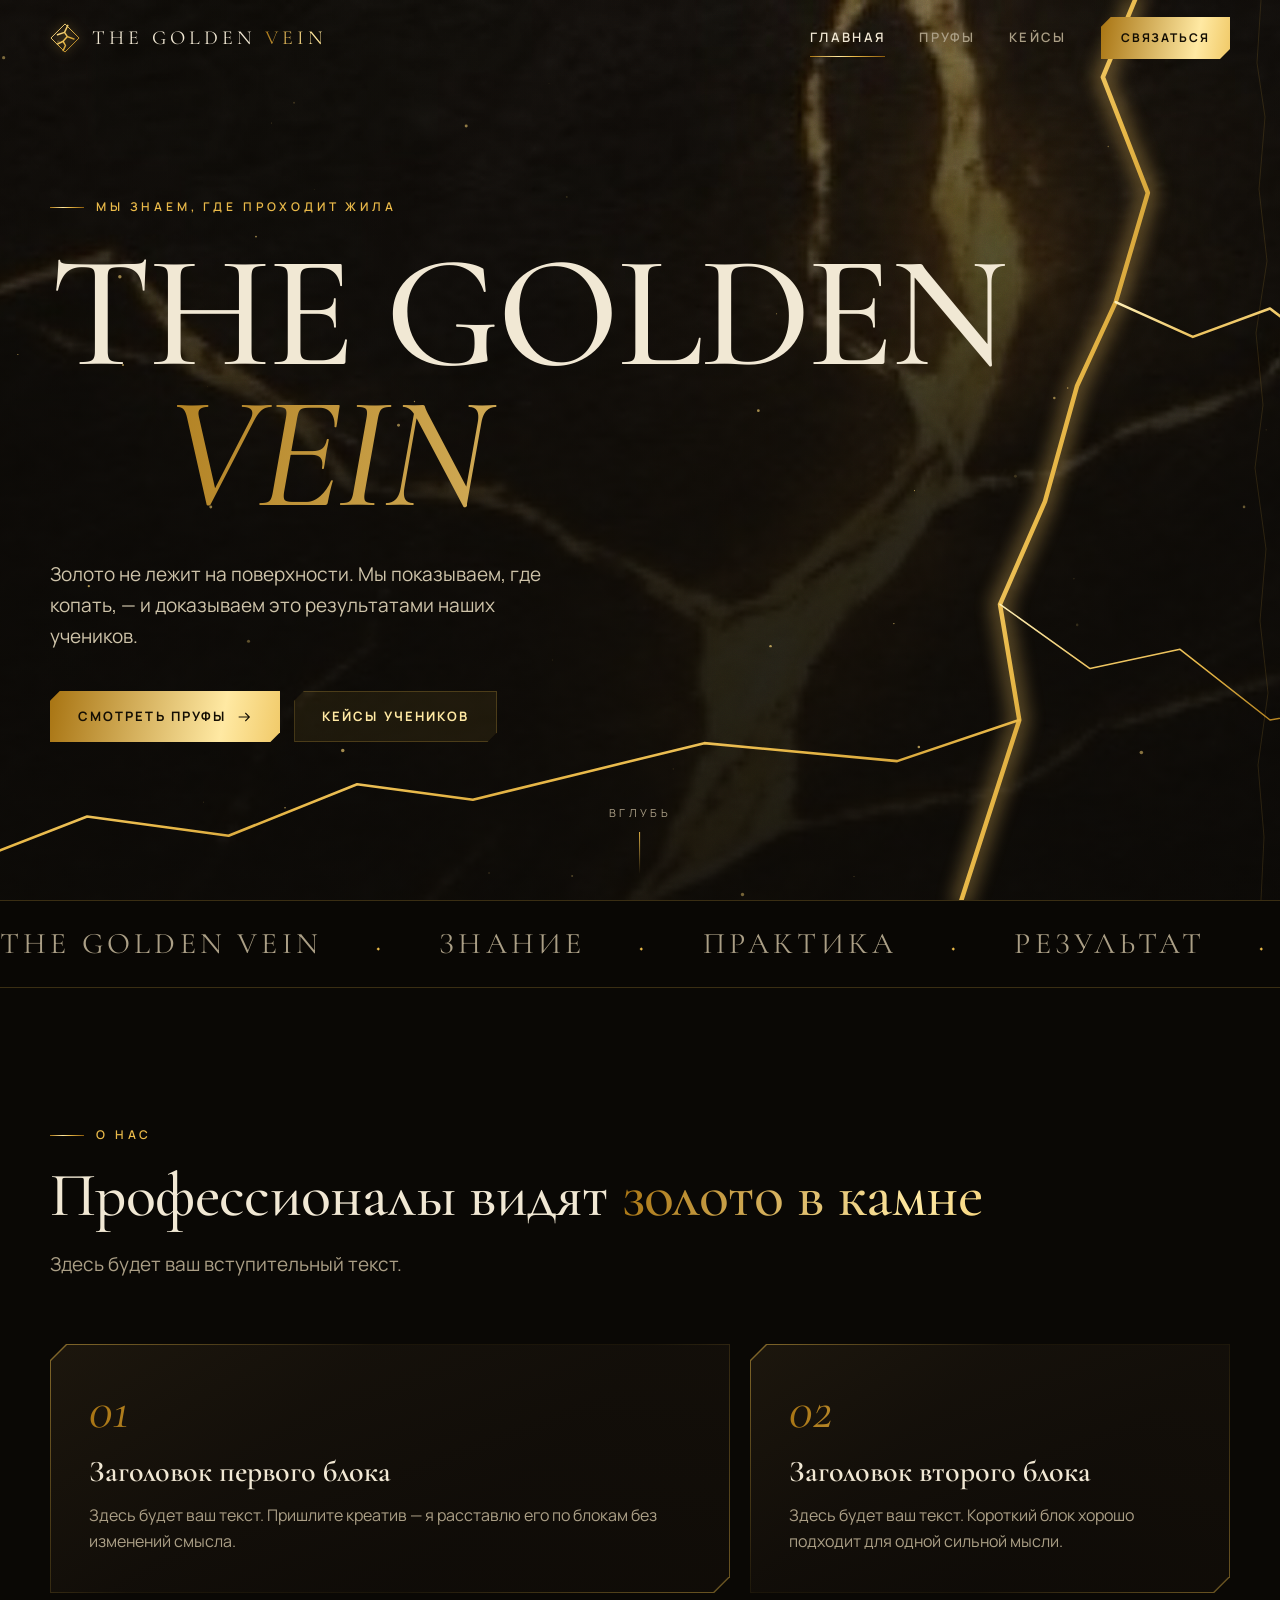
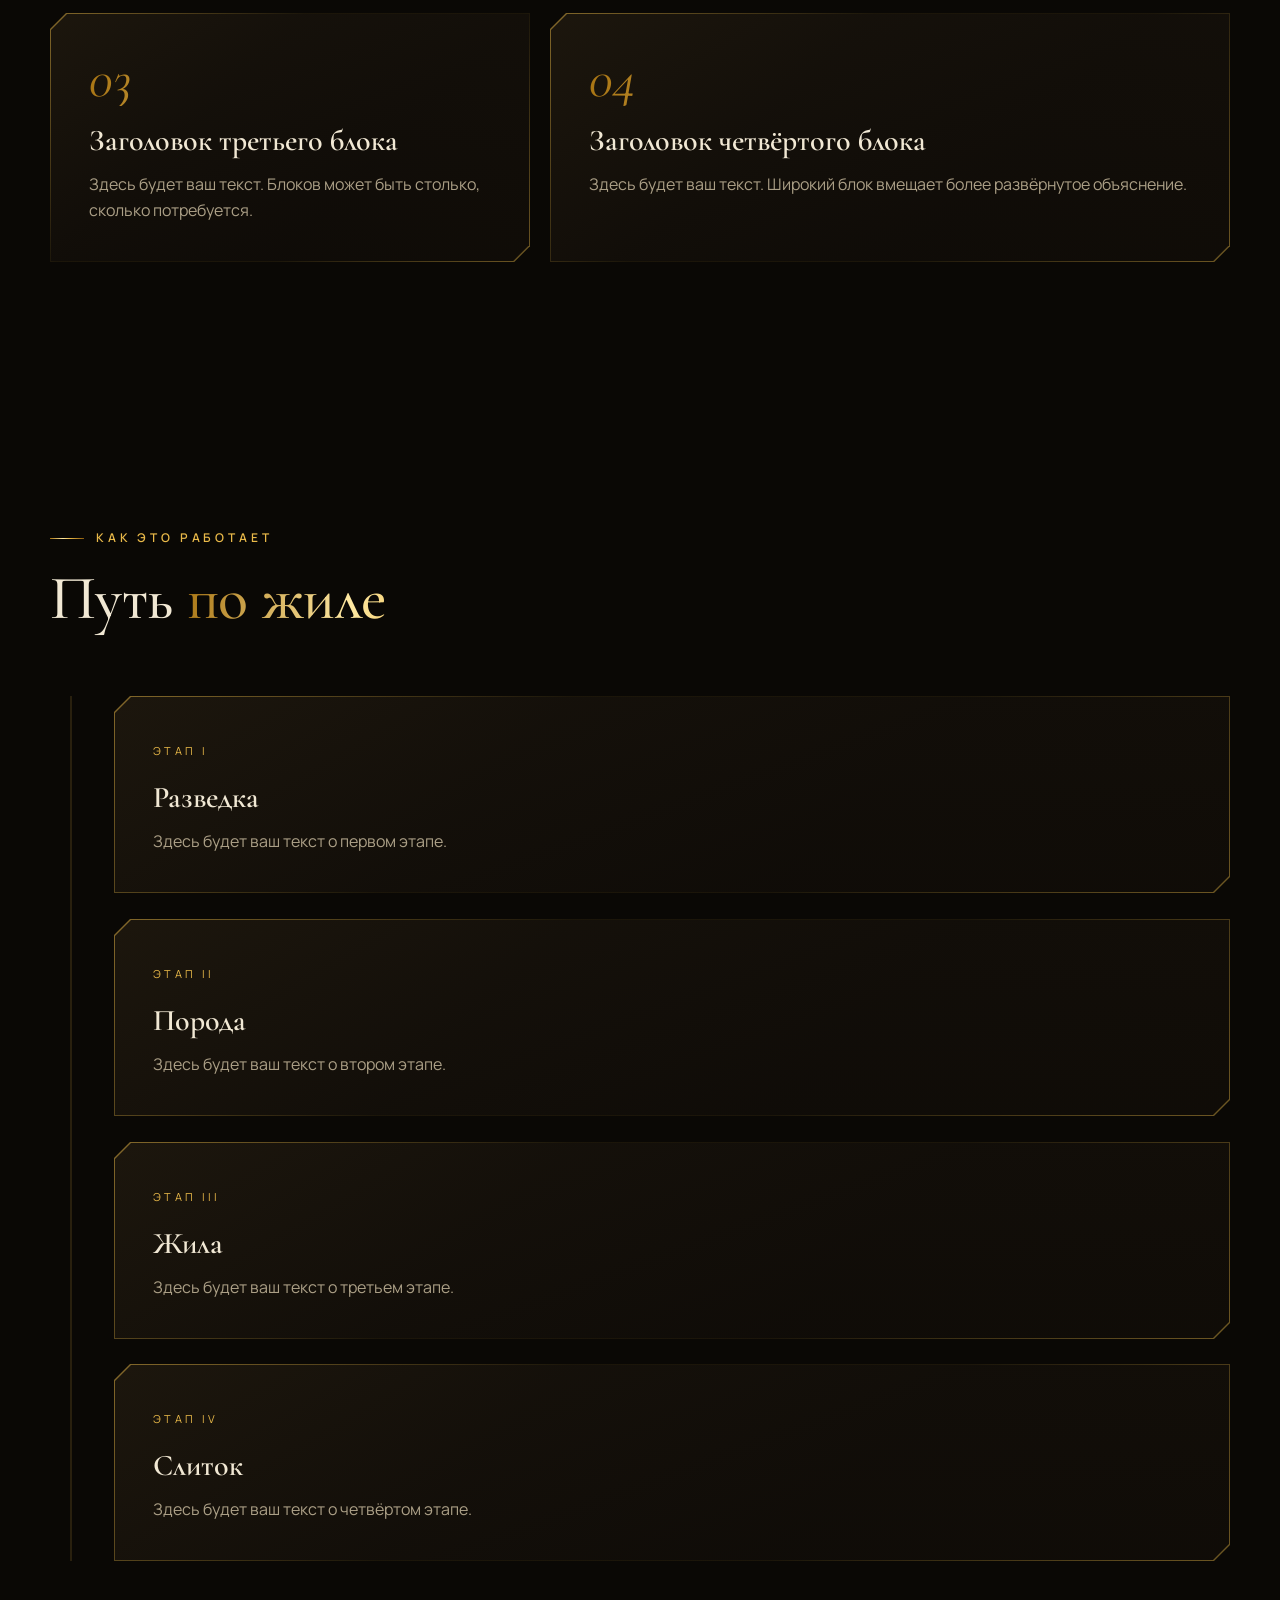
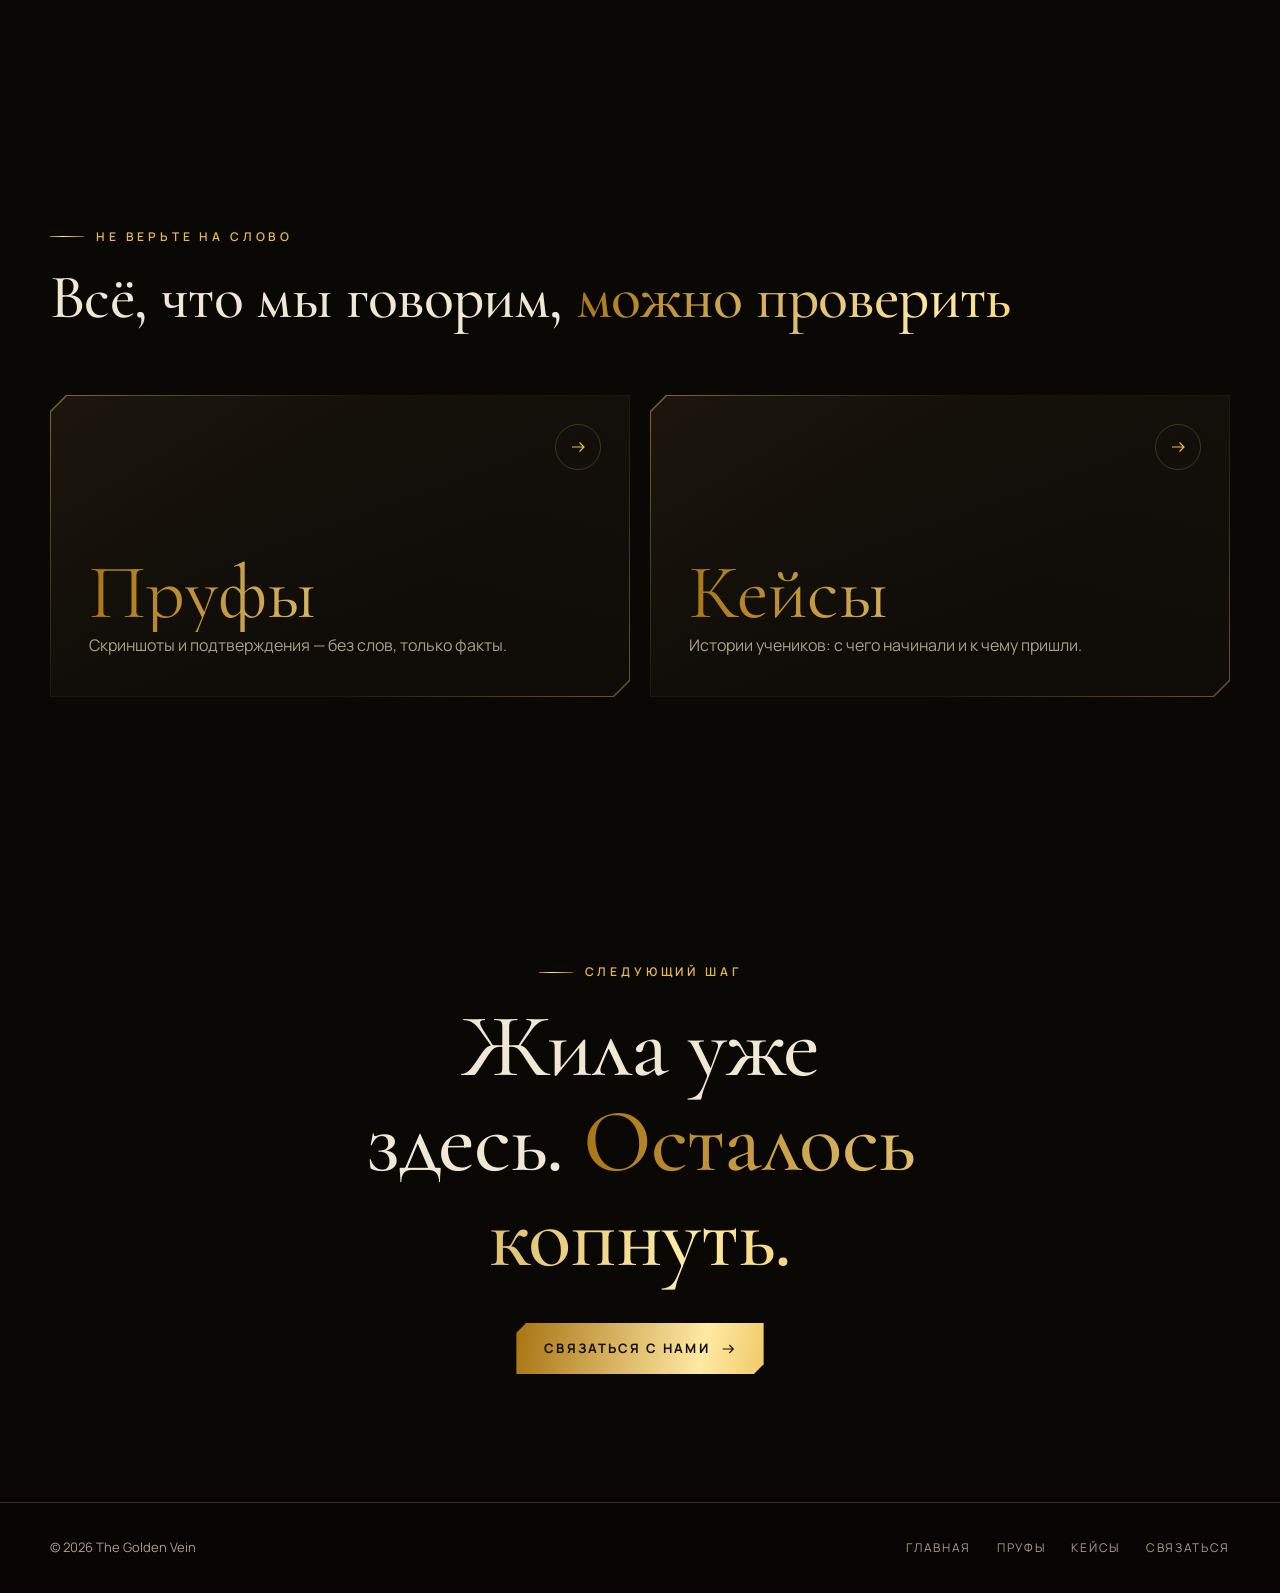
==== index.html @ 18877204 "Build The Golden Vein three-page site Home, proofs and cases pages on a shared dark-gold design: ani" ====
<!doctype html>
<html lang="ru">
<head>
<meta charset="utf-8">
<meta name="viewport" content="width=device-width, initial-scale=1, viewport-fit=cover">
<title>The Golden Vein</title>
<meta name="description" content="The Golden Vein — мы знаем, где проходит золотая жила. Пруфы и кейсы учеников.">
<meta name="theme-color" content="#0a0805">
<meta property="og:title" content="The Golden Vein">
<meta property="og:description" content="The Golden Vein — мы знаем, где проходит золотая жила. Пруфы и кейсы учеников.">
<meta property="og:type" content="website">
<meta property="og:image" content="assets/img/bg.jpg">
<link rel="icon" href="assets/img/favicon.svg" type="image/svg+xml">
<link rel="preload" as="image" href="assets/img/bg.jpg">
<link rel="preconnect" href="https://fonts.googleapis.com">
<link rel="preconnect" href="https://fonts.gstatic.com" crossorigin>
<link href="https://fonts.googleapis.com/css2?family=Cormorant+Garamond:ital,wght@0,500;0,600;1,500&family=Manrope:wght@400;600;700&display=swap" rel="stylesheet">
<link rel="stylesheet" href="assets/css/style.css">
<script>document.documentElement.classList.add("js")</script>
</head>
<body>
<div class="backdrop" aria-hidden="true"></div>
<div class="grain" aria-hidden="true"></div>
<canvas id="dust" aria-hidden="true"></canvas>
<div class="torch" aria-hidden="true"></div>
<svg class="scroll-vein" viewBox="0 0 26 1000" preserveAspectRatio="none" aria-hidden="true">
  <path class="track" pathLength="1" d="M13 0 9 70 17 130 11 210 19 290 8 370 15 450 7 520 18 610 12 690 20 770 10 850 16 930 13 1000"/>
  <path class="fill" pathLength="1" d="M13 0 9 70 17 130 11 210 19 290 8 370 15 450 7 520 18 610 12 690 20 770 10 850 16 930 13 1000"/>
</svg>
<div class="veil" aria-hidden="true"><i></i></div>

<header class="header">
  <div class="wrap">
    <a class="logo" href="index.html" aria-label="The Golden Vein — на главную"><svg viewBox="0 0 32 32" fill="none" aria-hidden="true"><defs><linearGradient id="lg" x1="0" y1="0" x2="1" y2="1"><stop offset="0" stop-color="#ffe9a3"/><stop offset=".55" stop-color="#e9b949"/><stop offset="1" stop-color="#a87412"/></linearGradient></defs><path d="M16 1 31 16 16 31 1 16Z" stroke="url(#lg)" stroke-width="1"/><path d="M19 2.5 15.5 10l3 4.5-4.5 5 2.5 4.5L14 29.5M15.5 10 8 12.5M18.5 14.5l7 2.5M14 19.5l-6 3" stroke="url(#lg)" stroke-width="1.6" stroke-linecap="round" stroke-linejoin="round"/></svg><span>The Golden <span class="gold">Vein</span></span></a>
    <button class="burger" type="button" aria-label="Меню" aria-expanded="false" aria-controls="nav"><span></span><span></span><span></span></button>
    <nav class="nav" id="nav" aria-label="Основная навигация">
      <a href="index.html" aria-current="page">Главная</a>
      <a href="proofs.html">Пруфы</a>
      <a href="cases.html">Кейсы</a>
      <a class="btn sm" href="#" data-contact>Связаться</a>
    </nav>
  </div>
</header>

<main>
<section class="hero">
  <svg class="hero-veins" viewBox="0 0 1200 700" preserveAspectRatio="xMidYMid slice" aria-hidden="true">
    <defs><linearGradient id="vg" x1="0" y1="0" x2="1" y2="1"><stop offset="0" stop-color="#fff0b8"/><stop offset=".5" stop-color="#e9b949"/><stop offset="1" stop-color="#9a6a10"/></linearGradient></defs>
    <path class="glow" pathLength="1" stroke-width="14" d="M985 0 960 60 995 150 970 235 940 300 915 390 880 470 895 560 850 700"/>
    <path pathLength="1" stroke-width="3.5" d="M985 0 960 60 995 150 970 235 940 300 915 390 880 470 895 560 850 700"/>
    <path class="b1" pathLength="1" stroke-width="2" d="M895 560 800 592 650 578 560 600 470 622 380 610 280 650 170 635 80 670 0 655"/>
    <path class="b2" pathLength="1" stroke-width="2" d="M970 235 1030 262 1090 240 1150 285 1200 262"/>
    <path class="b3" pathLength="1" stroke-width="1.2" d="M880 470 950 520 1020 505 1090 560 1200 540"/>
  </svg>
  <div class="wrap">
    <span class="eyebrow">Мы знаем, где проходит жила</span>
    <h1><span class="l1">The Golden</span><span class="l2 gold">Vein</span></h1>
    <p class="lead">Золото не лежит на поверхности. Мы показываем, где копать, — и доказываем это результатами наших учеников.</p>
    <div class="cta">
      <a class="btn" href="proofs.html">Смотреть пруфы <svg viewBox="0 0 24 24" fill="none" stroke="currentColor" stroke-width="1.6"><path d="M4 12h16M14 6l6 6-6 6"/></svg></a>
      <a class="btn ghost" href="cases.html">Кейсы учеников</a>
    </div>
  </div>
  <span class="scroll-hint" aria-hidden="true">Вглубь</span>
</section>

<div class="ticker" aria-hidden="true"><div><span>The Golden Vein</span><span>Знание</span><span>Практика</span><span>Результат</span><span>Пруфы</span><span>Кейсы учеников</span><span>The Golden Vein</span><span>Знание</span><span>Практика</span><span>Результат</span><span>Пруфы</span><span>Кейсы учеников</span><span>The Golden Vein</span><span>Знание</span><span>Практика</span><span>Результат</span><span>Пруфы</span><span>Кейсы учеников</span><span>The Golden Vein</span><span>Знание</span><span>Практика</span><span>Результат</span><span>Пруфы</span><span>Кейсы учеников</span></div></div>

<section id="about">
  <div class="wrap">
    <div class="head">
      <span class="eyebrow reveal">О нас</span>
      <h2 class="h2 reveal">Профессионалы видят <span class="gold">золото в камне</span></h2>
      <p class="lead reveal">Здесь будет ваш вступительный текст.</p>
    </div>
    <div class="blocks">
      <article class="card wide reveal" style="--d:0.0s"><div class="in">
        <div class="num gold">01</div>
        <h3>Заголовок первого блока</h3>
        <p>Здесь будет ваш текст. Пришлите креатив — я расставлю его по блокам без изменений смысла.</p>
      </div></article>
      <article class="card narrow reveal" style="--d:0.1s"><div class="in">
        <div class="num gold">02</div>
        <h3>Заголовок второго блока</h3>
        <p>Здесь будет ваш текст. Короткий блок хорошо подходит для одной сильной мысли.</p>
      </div></article>
      <article class="card narrow reveal" style="--d:0.0s"><div class="in">
        <div class="num gold">03</div>
        <h3>Заголовок третьего блока</h3>
        <p>Здесь будет ваш текст. Блоков может быть столько, сколько потребуется.</p>
      </div></article>
      <article class="card wide reveal" style="--d:0.1s"><div class="in">
        <div class="num gold">04</div>
        <h3>Заголовок четвёртого блока</h3>
        <p>Здесь будет ваш текст. Широкий блок вмещает более развёрнутое объяснение.</p>
      </div></article>
    </div>
  </div>
</section>

<section id="path">
  <div class="wrap">
    <div class="head">
      <span class="eyebrow reveal">Как это работает</span>
      <h2 class="h2 reveal">Путь <span class="gold">по жиле</span></h2>
    </div>
    <div class="path">
      <div class="path-line" aria-hidden="true"><i></i></div>
      <article class="step card"><div class="in">
        <span class="tag">Этап I</span>
        <h3>Разведка</h3>
        <p>Здесь будет ваш текст о первом этапе.</p>
      </div></article>
      <article class="step card"><div class="in">
        <span class="tag">Этап II</span>
        <h3>Порода</h3>
        <p>Здесь будет ваш текст о втором этапе.</p>
      </div></article>
      <article class="step card"><div class="in">
        <span class="tag">Этап III</span>
        <h3>Жила</h3>
        <p>Здесь будет ваш текст о третьем этапе.</p>
      </div></article>
      <article class="step card"><div class="in">
        <span class="tag">Этап IV</span>
        <h3>Слиток</h3>
        <p>Здесь будет ваш текст о четвёртом этапе.</p>
      </div></article>
    </div>
  </div>
</section>

<section>
  <div class="wrap">
    <div class="head">
      <span class="eyebrow reveal">Не верьте на слово</span>
      <h2 class="h2 reveal">Всё, что мы говорим, <span class="gold">можно проверить</span></h2>
    </div>
    <div class="portals">
      <a class="portal card reveal" href="proofs.html"><div class="in">
        <span class="arrow"><svg viewBox="0 0 24 24" fill="none" stroke="currentColor" stroke-width="1.6"><path d="M4 12h16M14 6l6 6-6 6"/></svg></span>
        <div class="big gold">Пруфы</div>
        <p>Скриншоты и подтверждения — без слов, только факты.</p>
      </div></a>
      <a class="portal card reveal" href="cases.html" style="--d:.1s"><div class="in">
        <span class="arrow"><svg viewBox="0 0 24 24" fill="none" stroke="currentColor" stroke-width="1.6"><path d="M4 12h16M14 6l6 6-6 6"/></svg></span>
        <div class="big gold">Кейсы</div>
        <p>Истории учеников: с чего начинали и к чему пришли.</p>
      </div></a>
    </div>
  </div>
</section>

<section class="final">
  <div class="wrap">
    <span class="eyebrow reveal">Следующий шаг</span>
    <h2 class="h2 reveal">Жила уже здесь. <span class="gold">Осталось копнуть.</span></h2>
    <div class="cta reveal"><a class="btn" href="#" data-contact>Связаться с нами <svg viewBox="0 0 24 24" fill="none" stroke="currentColor" stroke-width="1.6"><path d="M4 12h16M14 6l6 6-6 6"/></svg></a></div>
  </div>
</section>
</main>

<footer class="footer">
  <div class="wrap">
    <span>© <span data-year>2026</span> The Golden Vein</span>
    <nav aria-label="Навигация в подвале">
      <a href="index.html">Главная</a>
      <a href="proofs.html">Пруфы</a>
      <a href="cases.html">Кейсы</a>
      <a href="#" data-contact>Связаться</a>
    </nav>
  </div>
</footer>

<script src="assets/js/content.js"></script>
<script src="assets/js/main.js"></script>
</body>
</html>
---- assets/css/style.css ----
/* THE GOLDEN VEIN — общий стиль */
:root {
  --bg: #0a0805;
  --panel: #120e09;
  --panel-2: #18130c;
  --text: #f1e8d4;
  --muted: #ab9f86;
  --gold: #e9b949;
  --gold-hi: #ffe9a3;
  --gold-deep: #a87412;
  --line: rgba(233, 185, 73, .22);
  --grad: linear-gradient(100deg, #a87412 0%, #ffe9a3 38%, #e9b949 58%, #8a5a0c 100%);
  --serif: "Cormorant Garamond", "Playfair Display", Georgia, "Times New Roman", serif;
  --sans: "Manrope", system-ui, -apple-system, "Segoe UI", Roboto, Arial, sans-serif;
  --chip: polygon(0 16px, 16px 0, 100% 0, 100% calc(100% - 16px), calc(100% - 16px) 100%, 0 100%);
  --wrap: 1180px;
}

*, *::before, *::after { box-sizing: border-box; }
html { scroll-behavior: smooth; -webkit-text-size-adjust: 100%; }
body {
  margin: 0;
  background: var(--bg);
  color: var(--text);
  font-family: var(--sans);
  font-size: 17px;
  line-height: 1.65;
  overflow-x: hidden;
  -webkit-font-smoothing: antialiased;
}
img { max-width: 100%; display: block; }
a { color: inherit; text-decoration: none; }
button { font: inherit; color: inherit; background: none; border: 0; cursor: pointer; padding: 0; }
h1, h2, h3, p { margin: 0; }
:focus-visible { outline: 2px solid var(--gold-hi); outline-offset: 3px; }
::selection { background: var(--gold); color: #140e03; }

/* ---------- Фон ---------- */
.backdrop { position: fixed; inset: 0; z-index: -3; background: var(--bg) url("../img/bg.jpg") center / cover no-repeat; }
.backdrop::after {
  content: ""; position: absolute; inset: 0;
  background:
    radial-gradient(120% 80% at 50% 0%, rgba(10, 8, 5, .15), rgba(10, 8, 5, .7) 75%),
    linear-gradient(180deg, rgba(10, 8, 5, .35), rgba(10, 8, 5, .72));
}
.grain {
  position: fixed; inset: 0; z-index: -2; pointer-events: none; opacity: .16; mix-blend-mode: overlay;
  background-image: url("data:image/svg+xml,%3Csvg xmlns='http://www.w3.org/2000/svg' width='220' height='220'%3E%3Cfilter id='n'%3E%3CfeTurbulence type='fractalNoise' baseFrequency='.9' numOctaves='2' stitchTiles='stitch'/%3E%3C/filter%3E%3Crect width='100%25' height='100%25' filter='url(%23n)'/%3E%3C/svg%3E");
}
#dust { position: fixed; inset: 0; z-index: -1; width: 100%; height: 100%; pointer-events: none; }
.torch {
  position: fixed; inset: 0; z-index: -1; pointer-events: none; opacity: 0; transition: opacity .6s;
  background: radial-gradient(420px circle at var(--mx, 50%) var(--my, 30%), rgba(255, 214, 120, .17), rgba(255, 200, 90, .05) 45%, transparent 70%);
  mix-blend-mode: screen;
}
.torch.on { opacity: 1; }

/* ---------- Жила прогресса ---------- */
.scroll-vein { position: fixed; top: 0; right: 6px; width: 26px; height: 100vh; height: 100dvh; z-index: 40; pointer-events: none; }
.scroll-vein path { fill: none; stroke-linecap: round; stroke-linejoin: round; vector-effect: non-scaling-stroke; }
.scroll-vein .track { stroke: rgba(233, 185, 73, .14); stroke-width: 1; }
.scroll-vein .fill { stroke: var(--gold); stroke-width: 2; stroke-dasharray: 1; stroke-dashoffset: 1; filter: drop-shadow(0 0 5px rgba(255, 205, 100, .9)); }

/* ---------- Переход между страницами ---------- */
.veil {
  position: fixed; inset: 0; z-index: 100; background: #070503; pointer-events: none;
  display: grid; place-items: center;
  animation: veil-out .8s .15s cubic-bezier(.7, 0, .2, 1) both;
}
.veil i { display: block; width: min(60vw, 520px); height: 2px; background: var(--grad); box-shadow: 0 0 18px rgba(255, 205, 100, .8); animation: veil-line .8s cubic-bezier(.7, 0, .2, 1) both; }
.veil.leaving { animation: veil-in .42s cubic-bezier(.7, 0, .2, 1) both; pointer-events: all; }
.veil.leaving i { animation: veil-line-in .42s both; }
@keyframes veil-out { from { opacity: 1; } to { opacity: 0; visibility: hidden; } }
@keyframes veil-in { from { opacity: 0; visibility: visible; } to { opacity: 1; visibility: visible; } }
@keyframes veil-line { from { transform: scaleX(.05); } to { transform: scaleX(1.6); } }
@keyframes veil-line-in { from { transform: scaleX(0); } to { transform: scaleX(1); } }

/* ---------- Каркас ---------- */
.wrap { width: min(var(--wrap), 100% - 48px); margin-inline: auto; }
section { padding: clamp(64px, 10vw, 130px) 0; position: relative; }
.eyebrow { display: inline-flex; align-items: center; gap: 12px; font-size: 12px; font-weight: 600; letter-spacing: .32em; text-transform: uppercase; color: var(--gold); }
.eyebrow::before { content: ""; width: 34px; height: 1px; background: var(--grad); }
.gold {
  background: var(--grad); background-size: 220% 100%;
  -webkit-background-clip: text; background-clip: text; color: transparent; -webkit-text-fill-color: transparent;
  animation: sheen 7s linear infinite;
}
@keyframes sheen { from { background-position: 0% 0; } to { background-position: -220% 0; } }
.h2 { font-family: var(--serif); font-weight: 500; font-size: clamp(34px, 5.2vw, 62px); line-height: 1.06; letter-spacing: -.01em; margin-top: 18px; text-wrap: balance; }
.lead { color: var(--muted); max-width: 620px; margin-top: 20px; font-size: clamp(16px, 1.5vw, 19px); }
.head { margin-bottom: clamp(36px, 5vw, 64px); }

/* ---------- Шапка ---------- */
.header { position: fixed; top: 0; left: 0; right: 0; z-index: 50; }
.header::before { content: ""; position: absolute; inset: 0; z-index: -1; border-bottom: 1px solid transparent; transition: background .35s, border-color .35s; }
.header.scrolled::before { background: rgba(10, 8, 5, .78); -webkit-backdrop-filter: blur(14px); backdrop-filter: blur(14px); border-color: var(--line); }
.header .wrap { display: flex; align-items: center; justify-content: space-between; height: 76px; gap: 20px; }
.logo { display: flex; align-items: center; gap: 12px; font-family: var(--serif); font-size: 20px; letter-spacing: .2em; text-transform: uppercase; white-space: nowrap; }
.logo svg { width: 30px; height: 30px; flex: none; filter: drop-shadow(0 0 6px rgba(255, 205, 100, .55)); }
.nav { display: flex; align-items: center; gap: 34px; }
.nav a:not(.btn) { position: relative; font-size: 13px; font-weight: 600; letter-spacing: .18em; text-transform: uppercase; color: var(--muted); padding: 8px 0; transition: color .25s; }
.nav a:not(.btn)::after { content: ""; position: absolute; left: 0; right: 0; bottom: 0; height: 1px; background: var(--grad); transform: scaleX(0); transform-origin: left; transition: transform .35s cubic-bezier(.7, 0, .2, 1); }
.nav a:not(.btn):hover, .nav a[aria-current="page"] { color: var(--text); }
.nav a:not(.btn):hover::after, .nav a[aria-current="page"]::after { transform: scaleX(1); }
.burger { display: none; width: 44px; height: 44px; position: relative; z-index: 60; }
.burger span { position: absolute; left: 10px; right: 10px; height: 1.5px; background: var(--gold); transition: transform .3s, top .3s, opacity .2s; }
.burger span:nth-child(1) { top: 15px; } .burger span:nth-child(2) { top: 21.5px; } .burger span:nth-child(3) { top: 28px; }
.burger[aria-expanded="true"] span:nth-child(1) { top: 21.5px; transform: rotate(45deg); }
.burger[aria-expanded="true"] span:nth-child(2) { opacity: 0; }
.burger[aria-expanded="true"] span:nth-child(3) { top: 21.5px; transform: rotate(-45deg); }

/* ---------- Кнопки ---------- */
.btn {
  position: relative; display: inline-flex; align-items: center; justify-content: center; gap: 10px;
  padding: 15px 28px; font-size: 13px; font-weight: 700; letter-spacing: .16em; text-transform: uppercase;
  color: #140e03; background: var(--grad); background-size: 200% 100%; clip-path: polygon(0 10px, 10px 0, 100% 0, 100% calc(100% - 10px), calc(100% - 10px) 100%, 0 100%);
  transition: background-position .5s, transform .25s; overflow: hidden; white-space: nowrap;
}
.btn:hover { background-position: 100% 0; transform: translateY(-2px); }
.btn.ghost { color: var(--gold-hi); background: rgba(233, 185, 73, .08); box-shadow: inset 0 0 0 1px var(--line); }
.btn.ghost:hover { background: rgba(233, 185, 73, .16); }
.btn.sm { padding: 11px 20px; font-size: 12px; }
.btn svg { width: 16px; height: 16px; }

/* ---------- Hero ---------- */
.hero { min-height: 100vh; min-height: 100svh; display: flex; align-items: center; padding: 120px 0 90px; overflow: hidden; }
.hero-veins { position: absolute; inset: 0; width: 100%; height: 100%; z-index: 0; pointer-events: none; }
.hero-veins path { fill: none; stroke: url(#vg); stroke-linecap: round; stroke-linejoin: round; stroke-dasharray: 1; stroke-dashoffset: 1; animation: draw 2.6s cubic-bezier(.6, 0, .2, 1) forwards; }
.hero-veins .glow { stroke: #ffcf6a; opacity: .35; filter: blur(7px); }
.hero-veins .b1 { animation-delay: .9s; animation-duration: 1.8s; } .hero-veins .b2 { animation-delay: 1.2s; animation-duration: 1.8s; }
.hero-veins .b3 { animation-delay: 1.6s; animation-duration: 1.4s; }
@keyframes draw { to { stroke-dashoffset: 0; } }
.hero .wrap { position: relative; z-index: 1; }
.hero h1 { font-family: var(--serif); font-weight: 500; font-size: clamp(54px, 12.5vw, 176px); line-height: .88; letter-spacing: -.02em; text-transform: uppercase; margin: 26px 0 0; }
.hero h1 span { display: block; }
.hero h1 .l2 { padding-left: clamp(0px, 9vw, 150px); font-style: italic; }
.hero .lead { max-width: 520px; margin-top: 34px; color: #cfc4aa; }
.cta { display: flex; flex-wrap: wrap; gap: 14px; margin-top: 38px; }
.scroll-hint { position: absolute; left: 50%; bottom: 26px; transform: translateX(-50%); z-index: 1; font-size: 11px; letter-spacing: .3em; text-transform: uppercase; color: var(--muted); display: flex; flex-direction: column; align-items: center; gap: 10px; }
.scroll-hint::after { content: ""; width: 1px; height: 42px; background: linear-gradient(var(--gold), transparent); animation: drip 2s ease-in-out infinite; transform-origin: top; }
@keyframes drip { 0% { transform: scaleY(0); } 50% { transform: scaleY(1); } 100% { transform: scaleY(1); opacity: 0; } }

.page-hero { padding: clamp(150px, 20vw, 220px) 0 clamp(40px, 6vw, 70px); }
.page-hero h1 { font-family: var(--serif); font-weight: 500; font-size: clamp(48px, 9vw, 120px); line-height: .95; letter-spacing: -.02em; margin-top: 20px; }

/* ---------- Бегущая строка ---------- */
.ticker { border-block: 1px solid var(--line); background: rgba(10, 8, 5, .55); overflow: hidden; padding: 18px 0; }
.ticker div { display: flex; width: max-content; animation: ticker 36s linear infinite; }
.ticker span { font-family: var(--serif); font-size: clamp(20px, 2.6vw, 30px); letter-spacing: .14em; text-transform: uppercase; color: var(--muted); padding-right: 54px; white-space: nowrap; }
.ticker span::after { content: "◆"; color: var(--gold); font-size: .5em; margin-left: 54px; vertical-align: middle; }
@keyframes ticker { to { transform: translateX(-50%); } }

/* ---------- Карточки-«самородки» ---------- */
.card { position: relative; clip-path: var(--chip); background: linear-gradient(135deg, rgba(233, 185, 73, .55), rgba(233, 185, 73, .08) 35%, rgba(233, 185, 73, .08) 65%, rgba(233, 185, 73, .45)); padding: 1px; transition: transform .35s cubic-bezier(.2, .7, .2, 1); transform: perspective(900px) rotateX(var(--rx, 0deg)) rotateY(var(--ry, 0deg)); will-change: transform; }
.card > .in { position: relative; height: 100%; clip-path: var(--chip); background: linear-gradient(160deg, rgba(24, 19, 12, .96), rgba(12, 9, 6, .96)); padding: clamp(24px, 3vw, 38px); overflow: hidden; }
.card > .in::before { content: ""; position: absolute; inset: 0; pointer-events: none; opacity: 0; transition: opacity .35s; background: radial-gradient(360px circle at var(--px, 50%) var(--py, 50%), rgba(255, 214, 120, .2), transparent 65%); }
.card:hover > .in::before { opacity: 1; }
.card .num { font-family: var(--serif); font-size: 54px; line-height: 1; font-style: italic; }
.card h3 { font-family: var(--serif); font-weight: 600; font-size: clamp(24px, 2.4vw, 30px); line-height: 1.15; margin: 18px 0 12px; }
.card p { color: var(--muted); font-size: 16px; }

.blocks { display: grid; grid-template-columns: repeat(12, 1fr); gap: 20px; }
.blocks .card { grid-column: span 6; }
.blocks .card.wide { grid-column: span 7; } .blocks .card.narrow { grid-column: span 5; }

/* ---------- Путь ---------- */
.path { position: relative; display: grid; gap: 26px; padding-left: 64px; }
.path-line { position: absolute; left: 20px; top: 0; bottom: 0; width: 2px; background: rgba(233, 185, 73, .14); }
.path-line i { position: absolute; left: 0; top: 0; width: 100%; height: 100%; background: linear-gradient(var(--gold-hi), var(--gold), var(--gold-deep)); box-shadow: 0 0 12px rgba(255, 205, 100, .8); transform: scaleY(var(--p, 0)); transform-origin: top; }
.step { position: relative; }
.step::before { content: ""; position: absolute; left: -51px; top: 30px; width: 16px; height: 16px; transform: rotate(45deg); background: var(--bg); border: 1px solid var(--gold); transition: background .4s, box-shadow .4s; }
.step.in-view::before { background: var(--gold); box-shadow: 0 0 16px rgba(255, 205, 100, .9); }
.step .tag { font-size: 11px; letter-spacing: .3em; text-transform: uppercase; color: var(--gold); }

/* ---------- Порталы на страницы ---------- */
.portals { display: grid; grid-template-columns: 1fr 1fr; gap: 20px; }
.portal .in { min-height: 300px; display: flex; flex-direction: column; justify-content: flex-end; }
.portal .big { font-family: var(--serif); font-size: clamp(44px, 6vw, 84px); line-height: 1; }
.portal .arrow { position: absolute; top: 28px; right: 28px; width: 46px; height: 46px; border: 1px solid var(--line); border-radius: 50%; display: grid; place-items: center; color: var(--gold); transition: transform .35s, background .35s, color .35s; }
.portal:hover .arrow { transform: rotate(-45deg); background: var(--gold); color: #140e03; }
.portal .arrow svg { width: 18px; height: 18px; }

/* ---------- Пруфы ---------- */
.proofs { columns: 3 280px; column-gap: 20px; }
.proof { break-inside: avoid; margin: 0 0 20px; display: block; width: 100%; text-align: left; }
.proof .in { padding: 0; }
.proof img { width: 100%; height: auto; transition: transform .6s cubic-bezier(.2, .7, .2, 1), filter .4s; filter: saturate(.92); }
.proof:hover img { transform: scale(1.04); filter: none; }
.proof figcaption, .proof .cap { padding: 16px 20px 18px; font-size: 14px; color: var(--muted); border-top: 1px solid var(--line); }
.proof .cap b { display: block; color: var(--text); font-family: var(--serif); font-size: 20px; font-weight: 600; }
.ph { display: grid; place-items: center; text-align: center; gap: 10px; padding: 30px; color: var(--muted); font-size: 12px; letter-spacing: .24em; text-transform: uppercase;
  background: repeating-linear-gradient(135deg, rgba(233, 185, 73, .05) 0 14px, transparent 14px 28px); }
.ph svg { width: 34px; height: 34px; color: var(--gold); opacity: .8; }

/* ---------- Кейсы ---------- */
.cases { display: grid; grid-template-columns: repeat(auto-fill, minmax(320px, 1fr)); gap: 20px; }
.case { text-align: left; display: block; width: 100%; }
.case .in { display: flex; flex-direction: column; gap: 18px; }
.top { display: flex; align-items: center; gap: 16px; }
.avatar { width: 62px; height: 62px; flex: none; border-radius: 50%; overflow: hidden; display: grid; place-items: center; font-family: var(--serif); font-size: 26px; color: #140e03; background: var(--grad); box-shadow: 0 0 0 1px var(--bg), 0 0 0 2px var(--gold); }
.avatar img { width: 100%; height: 100%; object-fit: cover; }
.name { font-family: var(--serif); font-size: 26px; font-weight: 600; line-height: 1.1; }
.role { font-size: 13px; color: var(--muted); letter-spacing: .06em; }
.delta { display: grid; grid-template-columns: 1fr auto 1fr; align-items: center; gap: 12px; padding: 16px 0; border-block: 1px solid var(--line); }
.delta small { display: block; font-size: 10px; letter-spacing: .28em; text-transform: uppercase; color: var(--muted); margin-bottom: 4px; }
.delta b { font-family: var(--serif); font-size: 24px; font-weight: 600; line-height: 1.1; overflow-wrap: anywhere; }
.delta .to b { background: var(--grad); -webkit-background-clip: text; background-clip: text; color: transparent; -webkit-text-fill-color: transparent; }
.delta svg { width: 26px; color: var(--gold); }
.case blockquote, #case-modal blockquote { margin: 0; color: var(--muted); font-size: 15px; font-style: italic; }
.more { margin-top: auto; font-size: 12px; font-weight: 700; letter-spacing: .2em; text-transform: uppercase; color: var(--gold); display: inline-flex; gap: 8px; align-items: center; }
.more::after { content: "→"; transition: transform .3s; }
.case:hover .more::after { transform: translateX(6px); }

/* ---------- Диалоги ---------- */
dialog { border: 0; padding: 0; background: transparent; color: var(--text); max-width: none; max-height: none; }
dialog::backdrop { background: rgba(5, 4, 2, .9); -webkit-backdrop-filter: blur(8px); backdrop-filter: blur(8px); }
dialog[open] { animation: pop .35s cubic-bezier(.2, .7, .2, 1); }
@keyframes pop { from { opacity: 0; transform: scale(.96); } }
.x { position: fixed; top: 18px; right: 18px; width: 48px; height: 48px; border-radius: 50%; border: 1px solid var(--line); background: rgba(10, 8, 5, .8); color: var(--gold); font-size: 22px; line-height: 1; z-index: 2; transition: background .25s, color .25s; }
.x:hover { background: var(--gold); color: #140e03; }
#lightbox { width: 100vw; height: 100vh; height: 100dvh; }
#lightbox[open] { display: grid; place-items: center; }
#lightbox figure { margin: 0; max-width: min(1100px, 92vw); text-align: center; }
#lightbox img { max-width: 100%; max-height: 78vh; margin: 0 auto; box-shadow: 0 0 0 1px var(--line), 0 30px 80px rgba(0, 0, 0, .7); }
#lightbox figcaption { margin-top: 16px; color: var(--muted); font-size: 15px; }
#lightbox figcaption b { color: var(--text); font-family: var(--serif); font-size: 22px; font-weight: 600; margin-right: 10px; }
.lb-nav { position: fixed; top: 50%; transform: translateY(-50%); width: 52px; height: 52px; border-radius: 50%; border: 1px solid var(--line); background: rgba(10, 8, 5, .8); color: var(--gold); font-size: 22px; transition: background .25s, color .25s; }
.lb-nav:hover { background: var(--gold); color: #140e03; }
.lb-prev { left: 18px; } .lb-next { right: 18px; }
.lb-count { position: fixed; top: 30px; left: 24px; font-size: 12px; letter-spacing: .3em; color: var(--muted); }
#case-modal { width: min(820px, 94vw); max-height: 88vh; margin: auto; }
#case-modal .sheet { clip-path: var(--chip); background: var(--grad); padding: 1px; }
#case-modal .body { clip-path: var(--chip); background: linear-gradient(160deg, #18130c, #0c0906); padding: clamp(26px, 5vw, 52px); max-height: 88vh; overflow-y: auto; display: grid; gap: 22px; }
#case-modal .story { color: #d6cbb2; white-space: pre-line; }
#case-modal .shot { width: 100%; border: 1px solid var(--line); }

/* ---------- Финальный блок и подвал ---------- */
.final { text-align: center; }
.final .h2 { font-size: clamp(40px, 7vw, 92px); max-width: 14ch; margin-inline: auto; }
.final .cta { justify-content: center; }
.footer { border-top: 1px solid var(--line); background: rgba(8, 6, 4, .8); padding: 34px 0; font-size: 13px; color: var(--muted); }
.footer .wrap { display: flex; flex-wrap: wrap; align-items: center; justify-content: space-between; gap: 16px 30px; }
.footer nav { display: flex; gap: 26px; letter-spacing: .14em; text-transform: uppercase; font-size: 12px; }
.footer a:hover { color: var(--gold-hi); }

/* ---------- Появление при скролле ---------- */
.js .reveal { opacity: 0; translate: 0 34px; transition: opacity .9s cubic-bezier(.2, .7, .2, 1), translate .9s cubic-bezier(.2, .7, .2, 1); transition-delay: var(--d, 0s); }
.js .reveal.in-view { opacity: 1; translate: 0 0; }

/* ---------- Адаптив ---------- */
@media (max-width: 900px) {
  .burger { display: block; }
  .nav { position: fixed; inset: 0; z-index: 55; flex-direction: column; justify-content: center; gap: 30px; background: rgba(8, 6, 4, .97); opacity: 0; visibility: hidden; transition: opacity .35s, visibility .35s; }
  .nav.open { opacity: 1; visibility: visible; }
  .nav a:not(.btn) { font-family: var(--serif); font-size: 34px; letter-spacing: .08em; color: var(--text); }
  .blocks .card, .blocks .card.wide, .blocks .card.narrow { grid-column: 1 / -1; }
  .portals { grid-template-columns: 1fr; }
  .portal .in { min-height: 220px; }
}
@media (max-width: 600px) {
  body { font-size: 16px; }
  .wrap { width: calc(100% - 36px); }
  .header .wrap { height: 66px; }
  .logo { font-size: 16px; letter-spacing: .16em; }
  .scroll-vein { right: 0; width: 14px; }
  .path { padding-left: 44px; } .path-line { left: 10px; } .step::before { left: -41px; }
  .cases { grid-template-columns: 1fr; }
  .cta .btn { flex: 1 1 100%; }
  .lb-nav { top: auto; bottom: 18px; transform: none; }
  .scroll-hint { display: none; }
  .hero-veins { width: 165%; left: -65%; }
}
@media (hover: none) { .card { transform: none; } }
@media (prefers-reduced-motion: reduce) {
  html { scroll-behavior: auto; }
  *, *::before, *::after { animation-duration: .01ms !important; animation-iteration-count: 1 !important; transition-duration: .01ms !important; }
  .hero-veins path { stroke-dashoffset: 0; }
  .ticker div { animation: none; }
  #dust { display: none; }
}
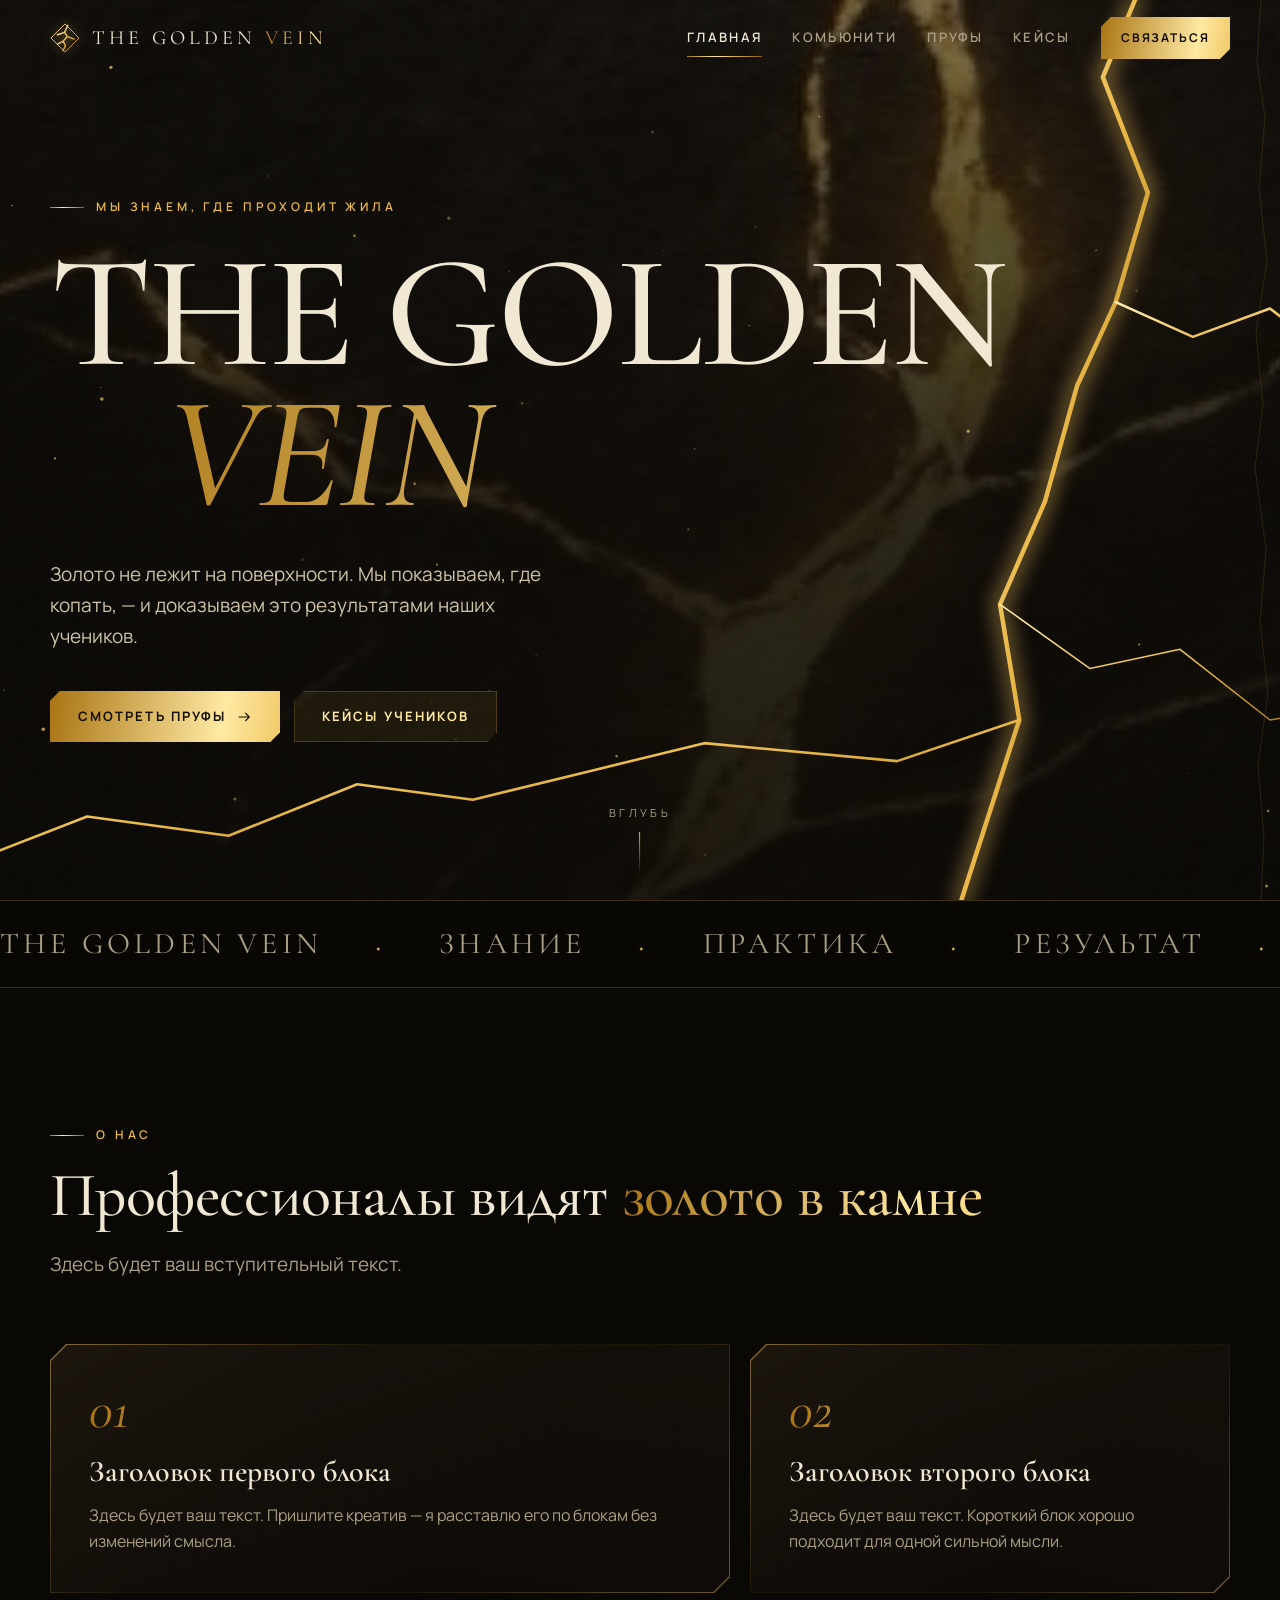
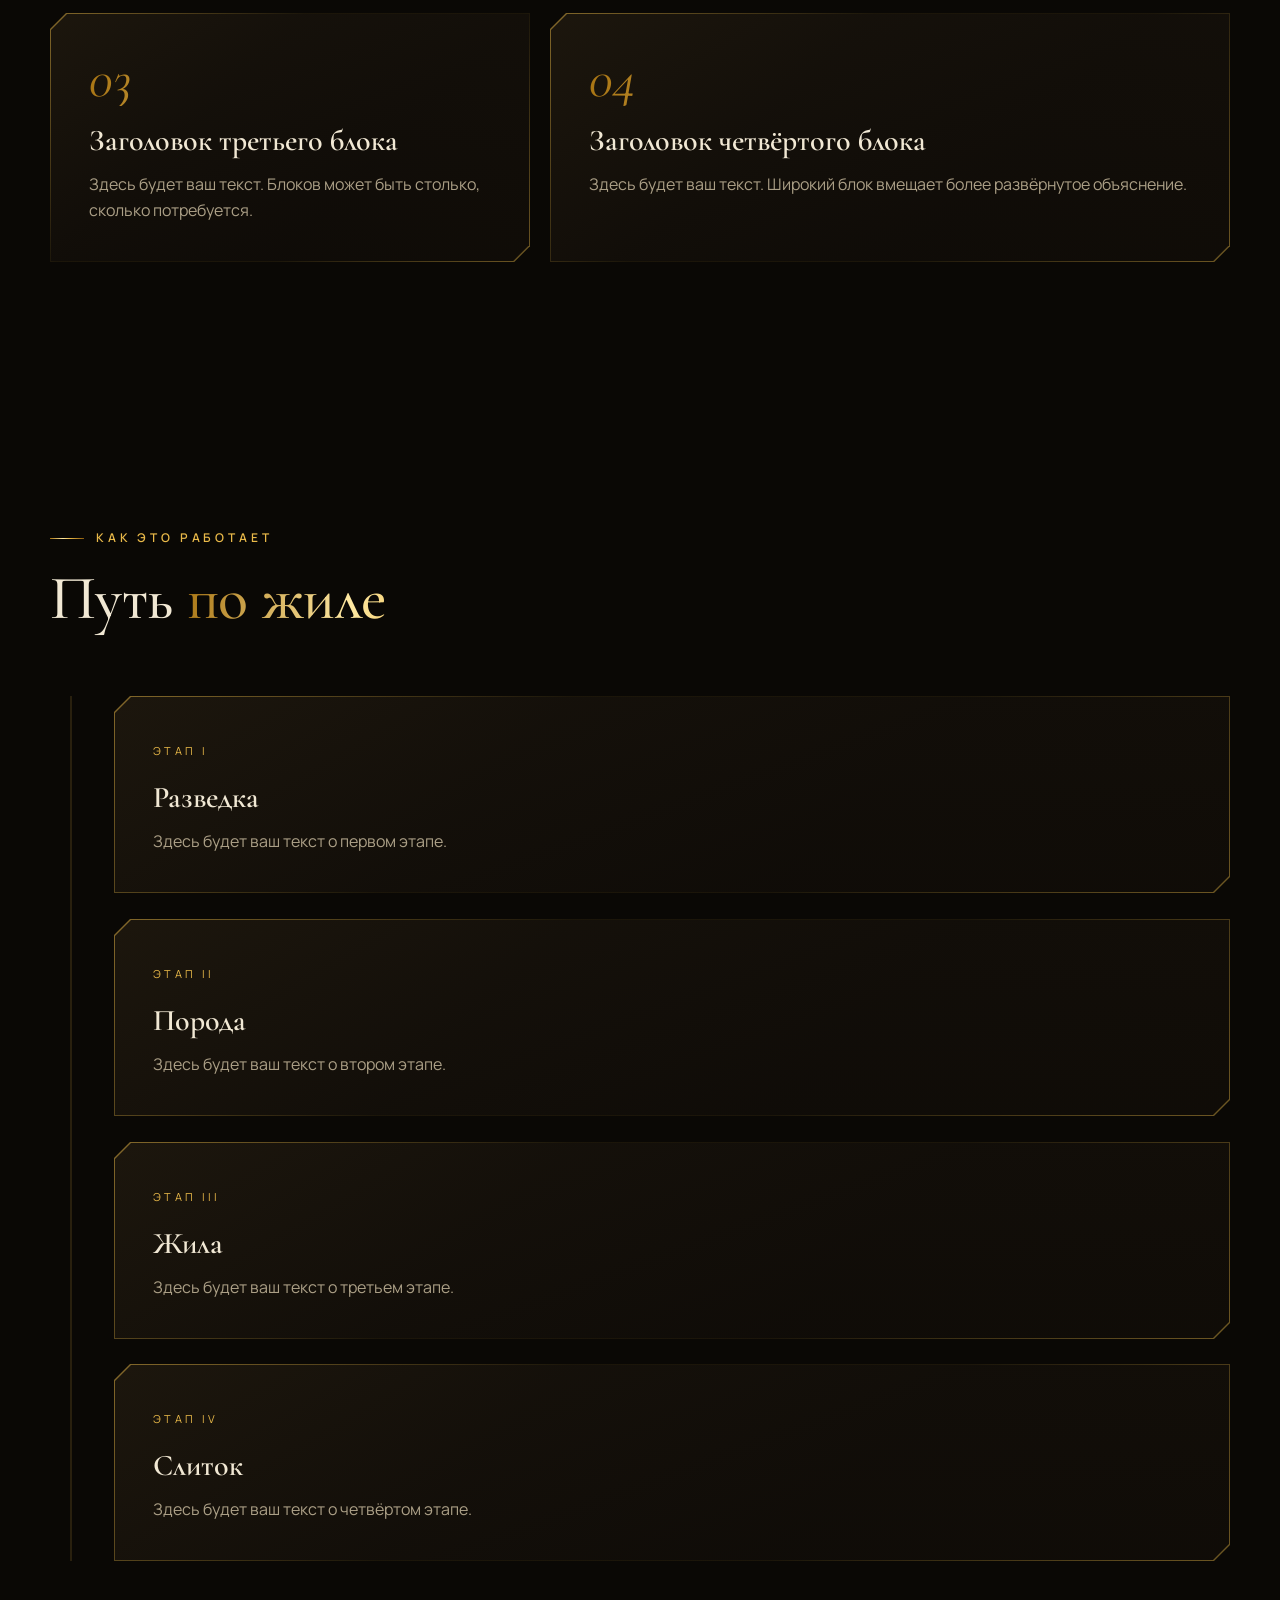
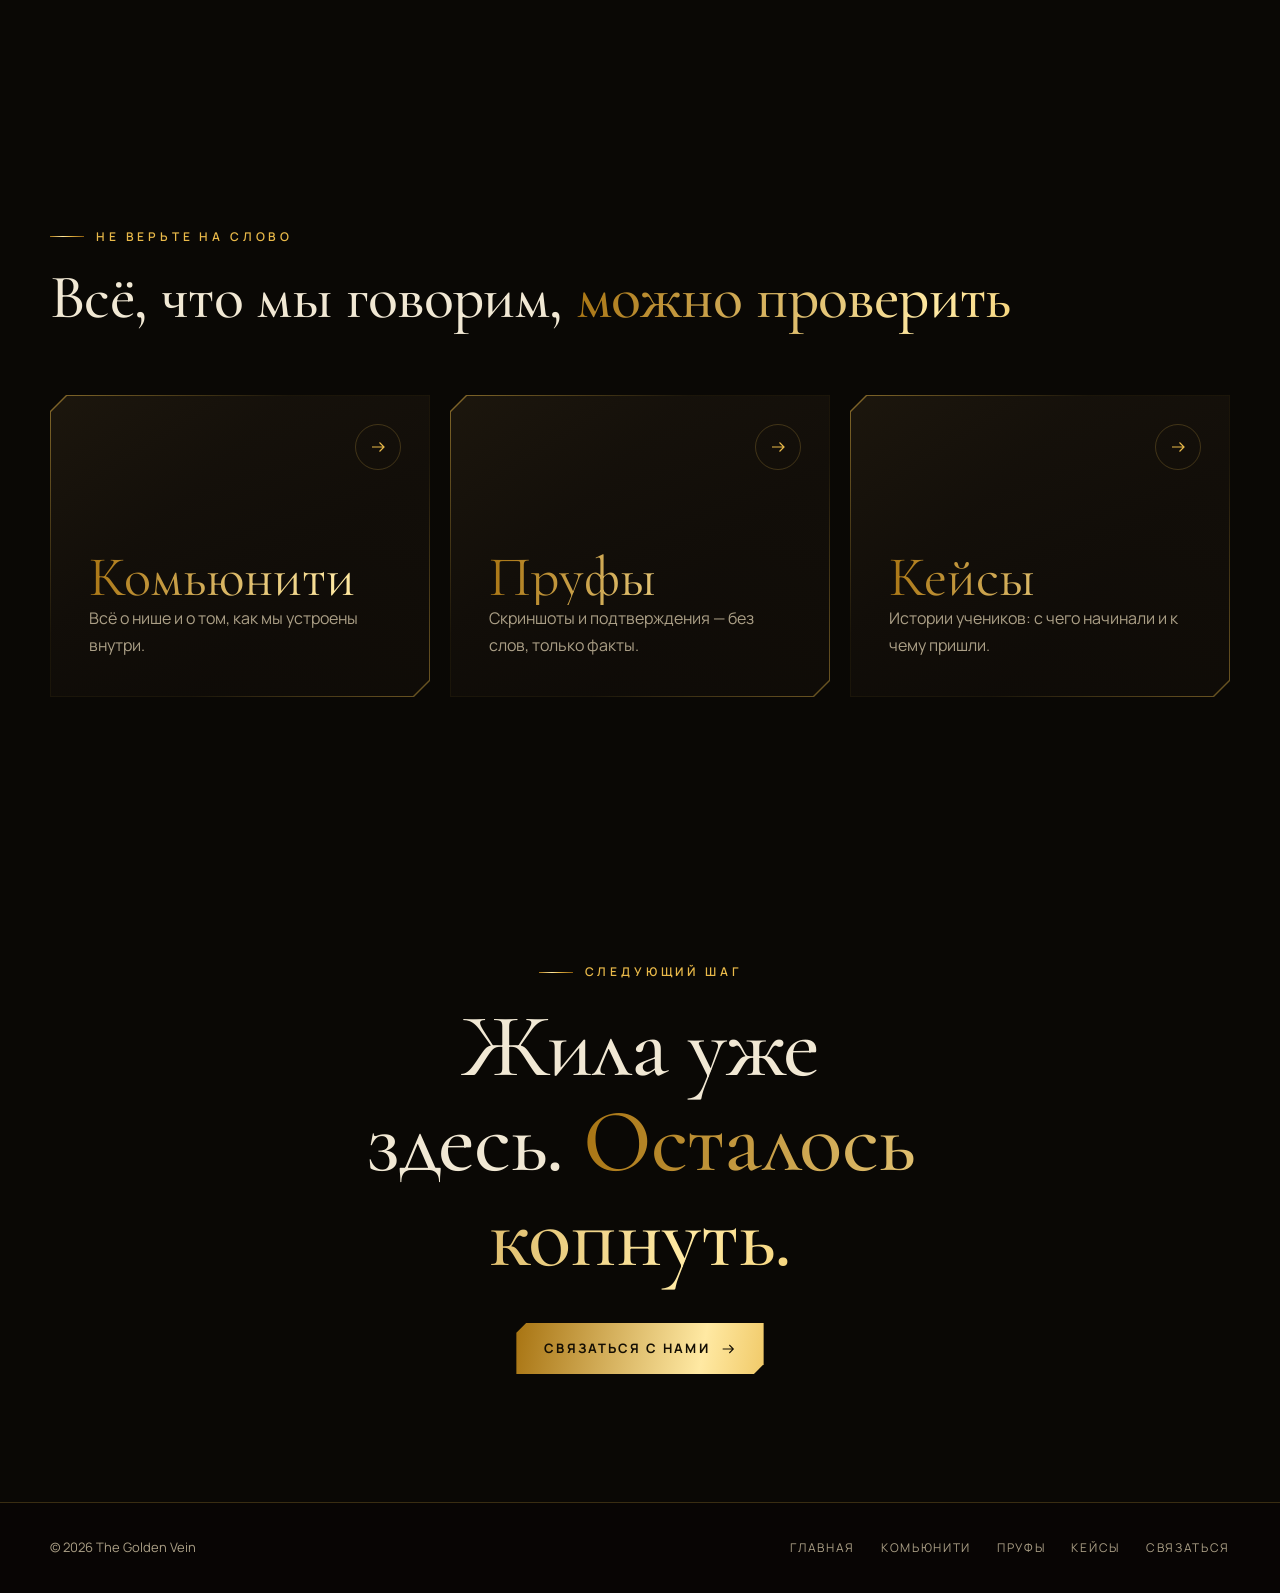
==== commit a50fd1d0: "Add community and niche page New community.html with niche, community, principles and FAQ sections, " ====
--- a/index.html
+++ b/index.html
@@ -35,6 +35,7 @@
     <button class="burger" type="button" aria-label="Меню" aria-expanded="false" aria-controls="nav"><span></span><span></span><span></span></button>
     <nav class="nav" id="nav" aria-label="Основная навигация">
       <a href="index.html" aria-current="page">Главная</a>
+      <a href="community.html">Комьюнити</a>
       <a href="proofs.html">Пруфы</a>
       <a href="cases.html">Кейсы</a>
       <a class="btn sm" href="#" data-contact>Связаться</a>
@@ -137,12 +138,17 @@
       <h2 class="h2 reveal">Всё, что мы говорим, <span class="gold">можно проверить</span></h2>
     </div>
     <div class="portals">
-      <a class="portal card reveal" href="proofs.html"><div class="in">
+      <a class="portal card reveal" href="community.html"><div class="in">
+        <span class="arrow"><svg viewBox="0 0 24 24" fill="none" stroke="currentColor" stroke-width="1.6"><path d="M4 12h16M14 6l6 6-6 6"/></svg></span>
+        <div class="big gold">Комьюнити</div>
+        <p>Всё о нише и о том, как мы устроены внутри.</p>
+      </div></a>
+      <a class="portal card reveal" href="proofs.html" style="--d:.1s"><div class="in">
         <span class="arrow"><svg viewBox="0 0 24 24" fill="none" stroke="currentColor" stroke-width="1.6"><path d="M4 12h16M14 6l6 6-6 6"/></svg></span>
         <div class="big gold">Пруфы</div>
         <p>Скриншоты и подтверждения — без слов, только факты.</p>
       </div></a>
-      <a class="portal card reveal" href="cases.html" style="--d:.1s"><div class="in">
+      <a class="portal card reveal" href="cases.html" style="--d:.2s"><div class="in">
         <span class="arrow"><svg viewBox="0 0 24 24" fill="none" stroke="currentColor" stroke-width="1.6"><path d="M4 12h16M14 6l6 6-6 6"/></svg></span>
         <div class="big gold">Кейсы</div>
         <p>Истории учеников: с чего начинали и к чему пришли.</p>
@@ -165,6 +171,7 @@
     <span>© <span data-year>2026</span> The Golden Vein</span>
     <nav aria-label="Навигация в подвале">
       <a href="index.html">Главная</a>
+      <a href="community.html">Комьюнити</a>
       <a href="proofs.html">Пруфы</a>
       <a href="cases.html">Кейсы</a>
       <a href="#" data-contact>Связаться</a>
--- a/assets/css/style.css
+++ b/assets/css/style.css
@@ -97,7 +97,7 @@
 .header .wrap { display: flex; align-items: center; justify-content: space-between; height: 76px; gap: 20px; }
 .logo { display: flex; align-items: center; gap: 12px; font-family: var(--serif); font-size: 20px; letter-spacing: .2em; text-transform: uppercase; white-space: nowrap; }
 .logo svg { width: 30px; height: 30px; flex: none; filter: drop-shadow(0 0 6px rgba(255, 205, 100, .55)); }
-.nav { display: flex; align-items: center; gap: 34px; }
+.nav { display: flex; align-items: center; gap: 30px; }
 .nav a:not(.btn) { position: relative; font-size: 13px; font-weight: 600; letter-spacing: .18em; text-transform: uppercase; color: var(--muted); padding: 8px 0; transition: color .25s; }
 .nav a:not(.btn)::after { content: ""; position: absolute; left: 0; right: 0; bottom: 0; height: 1px; background: var(--grad); transform: scaleX(0); transform-origin: left; transition: transform .35s cubic-bezier(.7, 0, .2, 1); }
 .nav a:not(.btn):hover, .nav a[aria-current="page"] { color: var(--text); }
@@ -173,9 +173,9 @@
 .step .tag { font-size: 11px; letter-spacing: .3em; text-transform: uppercase; color: var(--gold); }
 
 /* ---------- Порталы на страницы ---------- */
-.portals { display: grid; grid-template-columns: 1fr 1fr; gap: 20px; }
+.portals { display: grid; grid-template-columns: repeat(3, 1fr); gap: 20px; }
 .portal .in { min-height: 300px; display: flex; flex-direction: column; justify-content: flex-end; }
-.portal .big { font-family: var(--serif); font-size: clamp(44px, 6vw, 84px); line-height: 1; }
+.portal .big { font-family: var(--serif); font-size: clamp(40px, 4.4vw, 64px); line-height: 1; }
 .portal .arrow { position: absolute; top: 28px; right: 28px; width: 46px; height: 46px; border: 1px solid var(--line); border-radius: 50%; display: grid; place-items: center; color: var(--gold); transition: transform .35s, background .35s, color .35s; }
 .portal:hover .arrow { transform: rotate(-45deg); background: var(--gold); color: #140e03; }
 .portal .arrow svg { width: 18px; height: 18px; }
@@ -234,6 +234,32 @@
 #case-modal .story { color: #d6cbb2; white-space: pre-line; }
 #case-modal .shot { width: 100%; border: 1px solid var(--line); }
 
+/* ---------- Страница «Комьюнити» ---------- */
+section[id] { scroll-margin-top: 70px; }
+.anchors { display: flex; flex-wrap: wrap; gap: 10px; margin-top: 34px; }
+.anchors a { padding: 10px 18px; font-size: 12px; font-weight: 600; letter-spacing: .18em; text-transform: uppercase; color: var(--gold-hi); background: rgba(233, 185, 73, .08); box-shadow: inset 0 0 0 1px var(--line); transition: background .25s; }
+.anchors a:hover { background: rgba(233, 185, 73, .2); }
+.grid3 { display: grid; grid-template-columns: repeat(3, 1fr); gap: 20px; }
+.split { display: grid; grid-template-columns: minmax(0, 5fr) minmax(0, 7fr); gap: 20px 60px; align-items: start; }
+.split .head { margin-bottom: 0; position: sticky; top: 110px; }
+.rules { list-style: none; margin: 0; padding: 0; counter-reset: r; }
+.rules li { counter-increment: r; display: grid; grid-template-columns: 70px 1fr; gap: 4px 10px; padding: 26px 0; border-bottom: 1px solid var(--line); }
+.rules li:first-child { border-top: 1px solid var(--line); }
+.rules li::before { content: counter(r, decimal-leading-zero); grid-row: span 2; font-family: var(--serif); font-style: italic; font-size: 40px; line-height: 1; color: var(--gold); }
+.rules b { font-family: var(--serif); font-size: 26px; font-weight: 600; line-height: 1.15; }
+.rules span { color: var(--muted); font-size: 16px; }
+.qa { border-bottom: 1px solid var(--line); }
+.qa:first-child { border-top: 1px solid var(--line); }
+.qa summary { list-style: none; cursor: pointer; display: flex; align-items: center; justify-content: space-between; gap: 20px; padding: 24px 0; font-family: var(--serif); font-size: clamp(21px, 2.2vw, 26px); font-weight: 600; line-height: 1.2; transition: color .25s; }
+.qa summary::-webkit-details-marker { display: none; }
+.qa summary:hover, .qa[open] summary { color: var(--gold-hi); }
+.plus { position: relative; flex: none; width: 34px; height: 34px; border: 1px solid var(--line); border-radius: 50%; transition: transform .35s, background .35s; }
+.plus::before, .plus::after { content: ""; position: absolute; left: 50%; top: 50%; width: 12px; height: 1.5px; background: var(--gold); transform: translate(-50%, -50%); transition: background .35s; }
+.plus::after { transform: translate(-50%, -50%) rotate(90deg); }
+.qa[open] .plus { transform: rotate(45deg); background: var(--gold); }
+.qa[open] .plus::before, .qa[open] .plus::after { background: #140e03; }
+.qa p { color: var(--muted); padding: 0 54px 26px 0; white-space: pre-line; }
+
 /* ---------- Финальный блок и подвал ---------- */
 .final { text-align: center; }
 .final .h2 { font-size: clamp(40px, 7vw, 92px); max-width: 14ch; margin-inline: auto; }
@@ -248,13 +274,14 @@
 .js .reveal.in-view { opacity: 1; translate: 0 0; }
 
 /* ---------- Адаптив ---------- */
-@media (max-width: 900px) {
+@media (max-width: 980px) {
   .burger { display: block; }
   .nav { position: fixed; inset: 0; z-index: 55; flex-direction: column; justify-content: center; gap: 30px; background: rgba(8, 6, 4, .97); opacity: 0; visibility: hidden; transition: opacity .35s, visibility .35s; }
   .nav.open { opacity: 1; visibility: visible; }
   .nav a:not(.btn) { font-family: var(--serif); font-size: 34px; letter-spacing: .08em; color: var(--text); }
   .blocks .card, .blocks .card.wide, .blocks .card.narrow { grid-column: 1 / -1; }
-  .portals { grid-template-columns: 1fr; }
+  .portals, .grid3, .split { grid-template-columns: 1fr; }
+  .split .head { position: static; margin-bottom: 30px; }
   .portal .in { min-height: 220px; }
 }
 @media (max-width: 600px) {
@@ -266,6 +293,9 @@
   .path { padding-left: 44px; } .path-line { left: 10px; } .step::before { left: -41px; }
   .cases { grid-template-columns: 1fr; }
   .cta .btn { flex: 1 1 100%; }
+  .footer nav { flex-wrap: wrap; gap: 12px 22px; }
+  .rules li { grid-template-columns: 54px 1fr; }
+  .qa p { padding-right: 0; }
   .lb-nav { top: auto; bottom: 18px; transform: none; }
   .scroll-hint { display: none; }
   .hero-veins { width: 165%; left: -65%; }
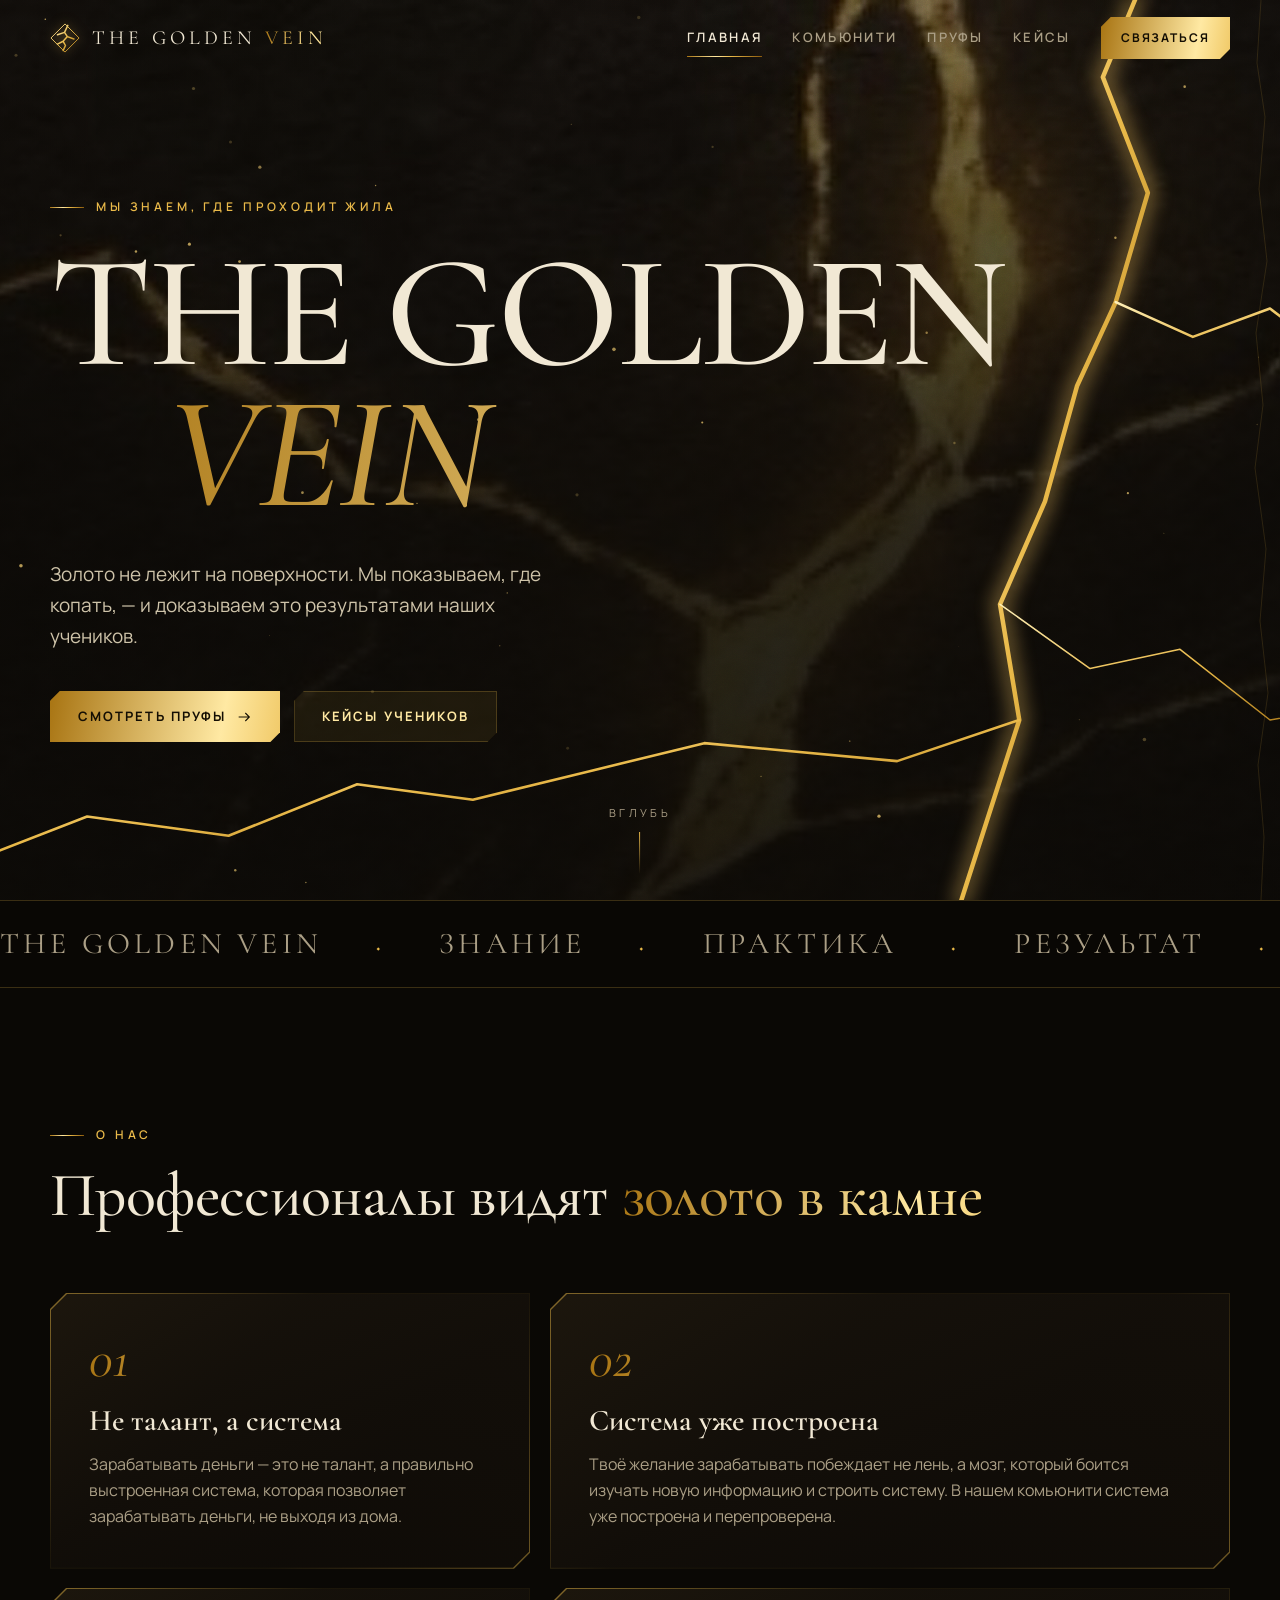
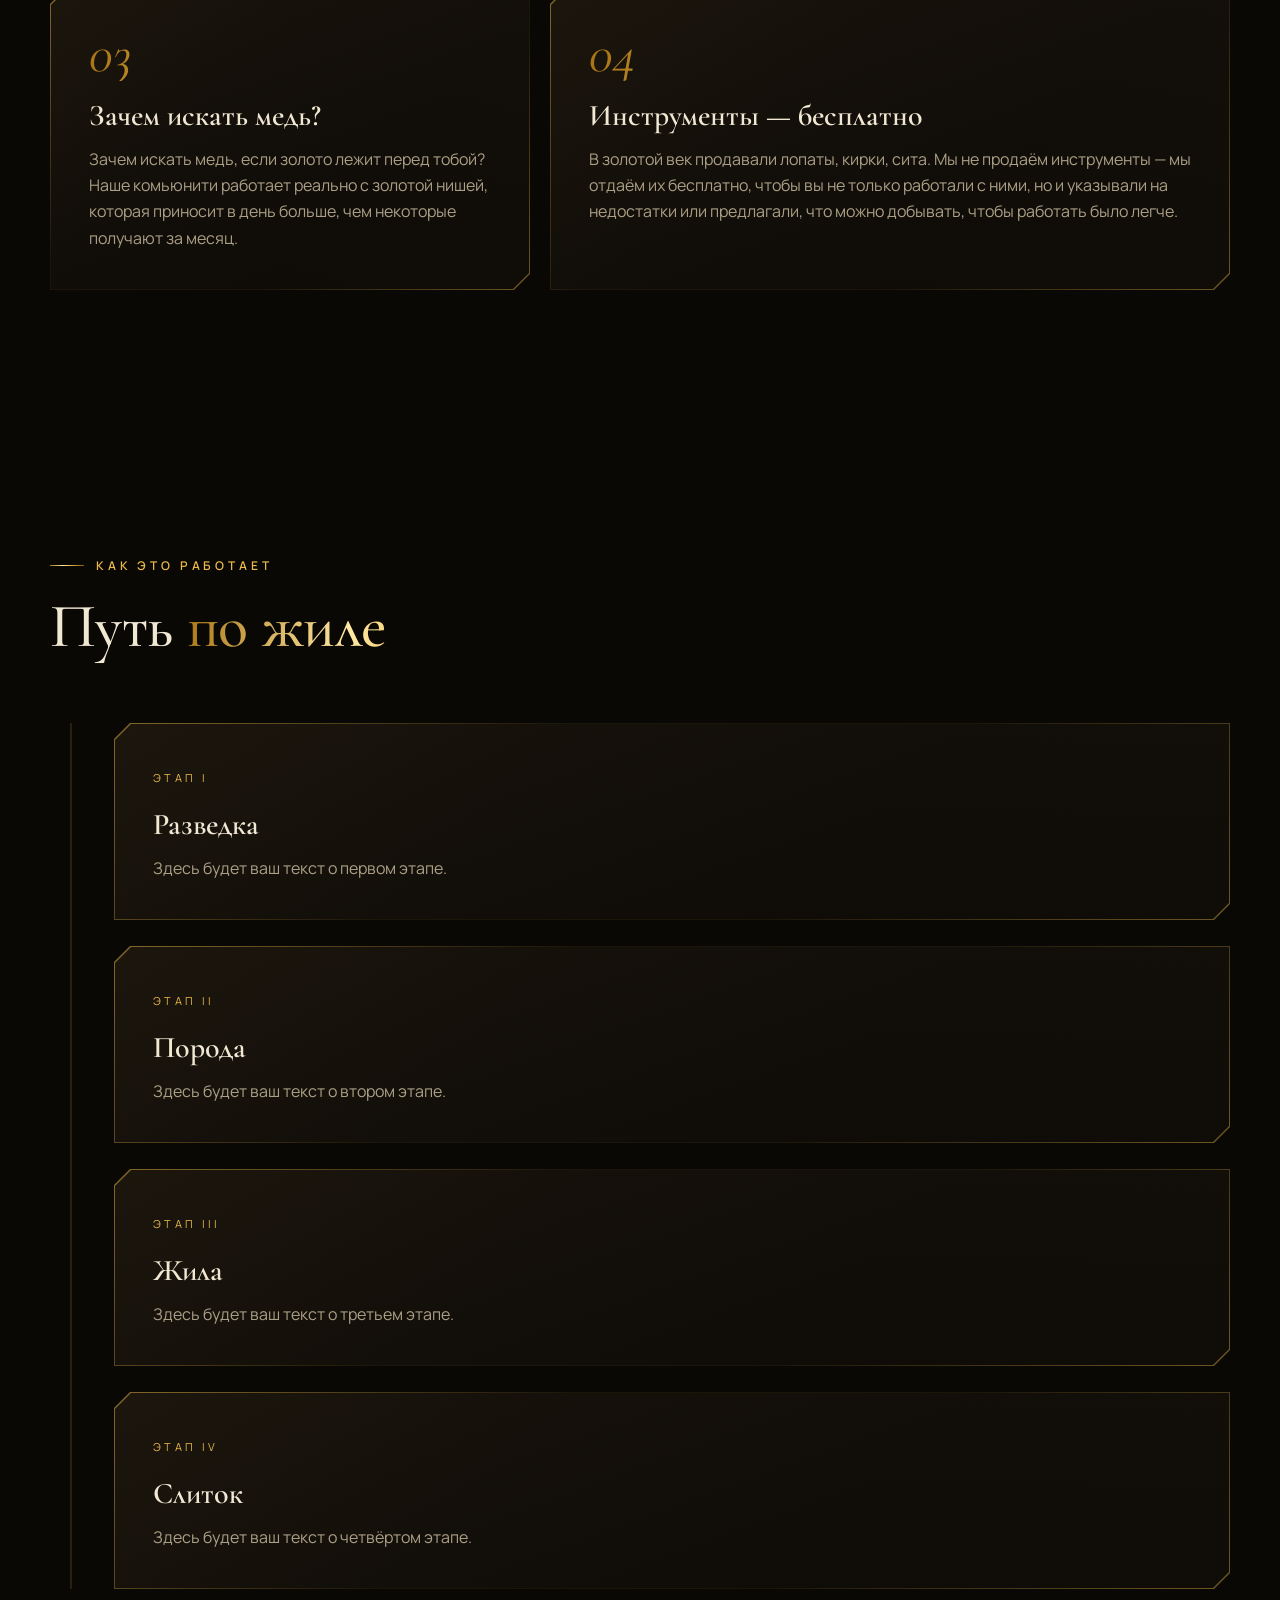
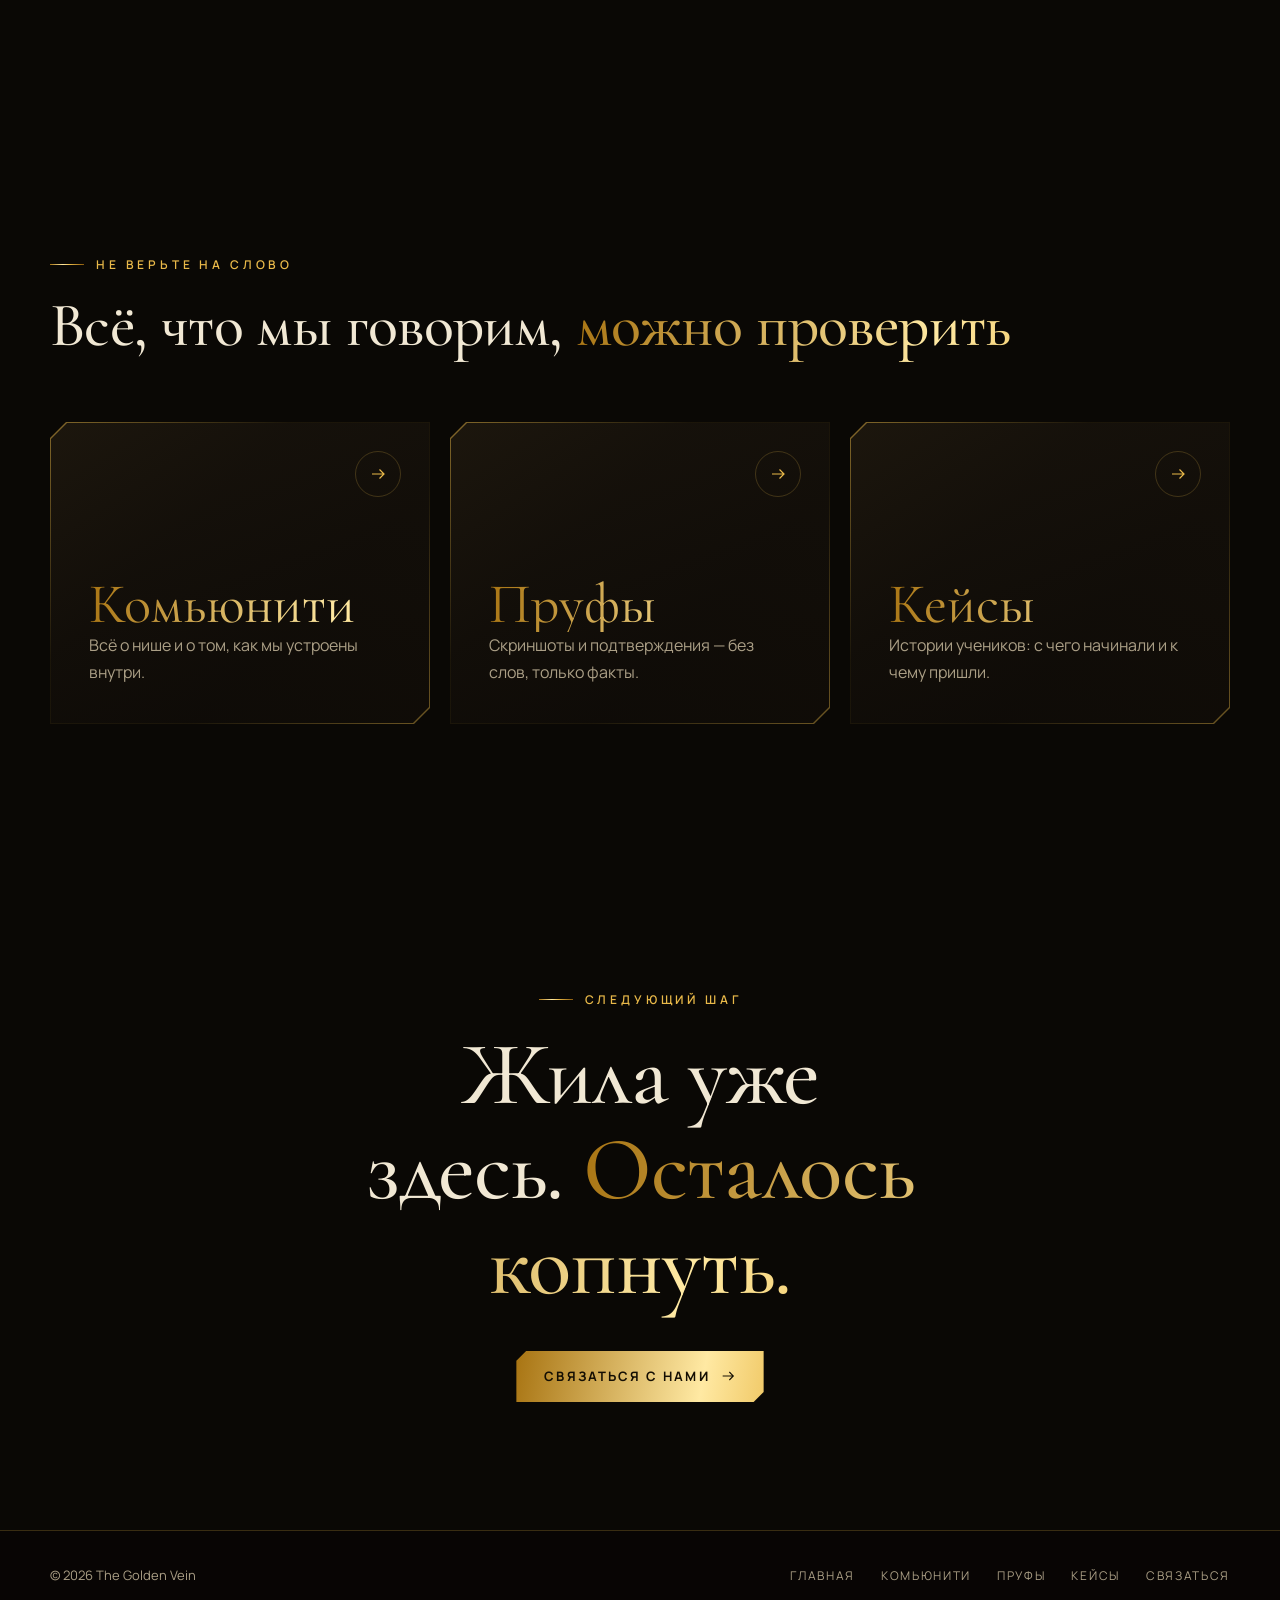
==== commit 4b4d2814: "Add home page block copy Co-Authored-By: Claude Fable 5.2 <noreply@anthropic.com> Claude-Session: ht" ====
--- a/index.html
+++ b/index.html
@@ -72,28 +72,27 @@
     <div class="head">
       <span class="eyebrow reveal">О нас</span>
       <h2 class="h2 reveal">Профессионалы видят <span class="gold">золото в камне</span></h2>
-      <p class="lead reveal">Здесь будет ваш вступительный текст.</p>
     </div>
     <div class="blocks">
-      <article class="card wide reveal" style="--d:0.0s"><div class="in">
+      <article class="card narrow reveal" style="--d:0.0s"><div class="in">
         <div class="num gold">01</div>
-        <h3>Заголовок первого блока</h3>
-        <p>Здесь будет ваш текст. Пришлите креатив — я расставлю его по блокам без изменений смысла.</p>
+        <h3>Не талант, а система</h3>
+        <p>Зарабатывать деньги — это не талант, а правильно выстроенная система, которая позволяет зарабатывать деньги, не выходя из дома.</p>
       </div></article>
-      <article class="card narrow reveal" style="--d:0.1s"><div class="in">
+      <article class="card wide reveal" style="--d:0.1s"><div class="in">
         <div class="num gold">02</div>
-        <h3>Заголовок второго блока</h3>
-        <p>Здесь будет ваш текст. Короткий блок хорошо подходит для одной сильной мысли.</p>
+        <h3>Система уже построена</h3>
+        <p>Твоё желание зарабатывать побеждает не лень, а мозг, который боится изучать новую информацию и строить систему. В нашем комьюнити система уже построена и перепроверена.</p>
       </div></article>
       <article class="card narrow reveal" style="--d:0.0s"><div class="in">
         <div class="num gold">03</div>
-        <h3>Заголовок третьего блока</h3>
-        <p>Здесь будет ваш текст. Блоков может быть столько, сколько потребуется.</p>
+        <h3>Зачем искать медь?</h3>
+        <p>Зачем искать медь, если золото лежит перед тобой? Наше комьюнити работает реально с золотой нишей, которая приносит в день больше, чем некоторые получают за месяц.</p>
       </div></article>
       <article class="card wide reveal" style="--d:0.1s"><div class="in">
         <div class="num gold">04</div>
-        <h3>Заголовок четвёртого блока</h3>
-        <p>Здесь будет ваш текст. Широкий блок вмещает более развёрнутое объяснение.</p>
+        <h3>Инструменты — бесплатно</h3>
+        <p>В золотой век продавали лопаты, кирки, сита. Мы не продаём инструменты — мы отдаём их бесплатно, чтобы вы не только работали с ними, но и указывали на недостатки или предлагали, что можно добывать, чтобы работать было легче.</p>
       </div></article>
     </div>
   </div>
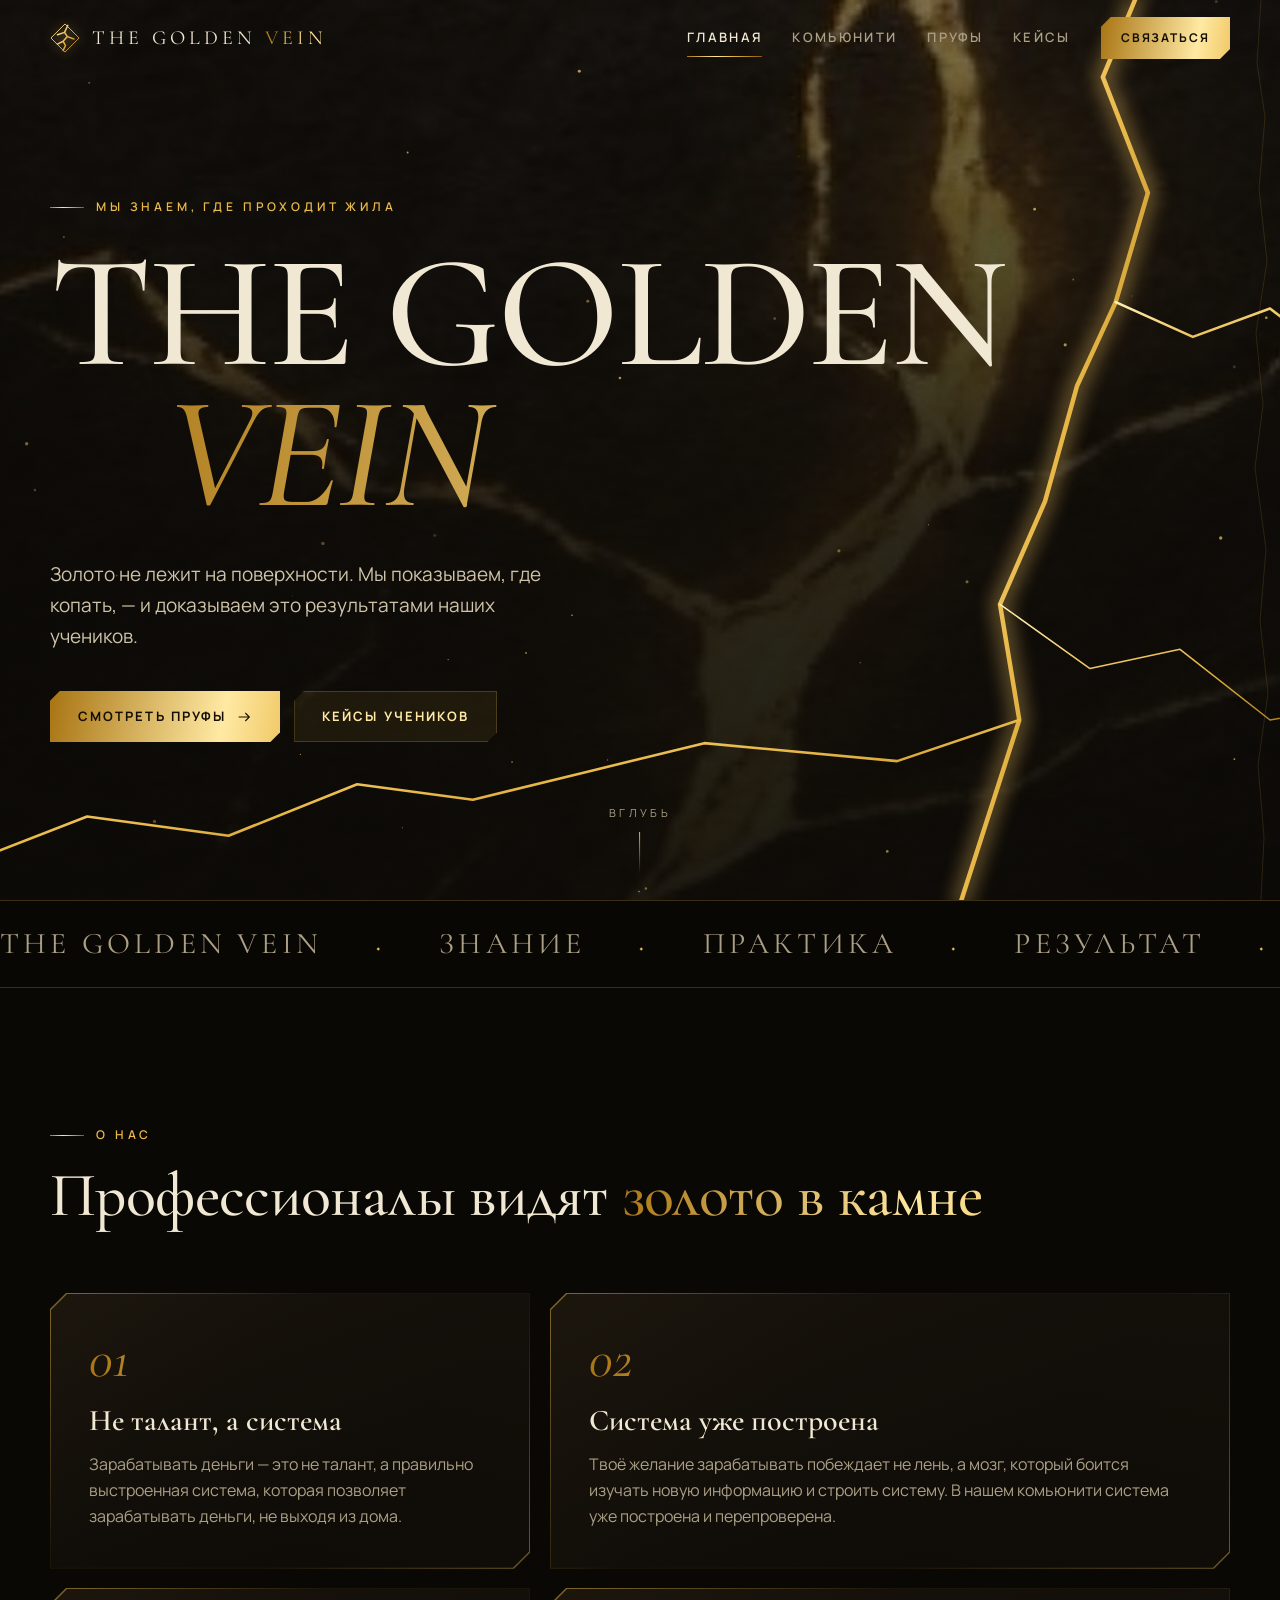
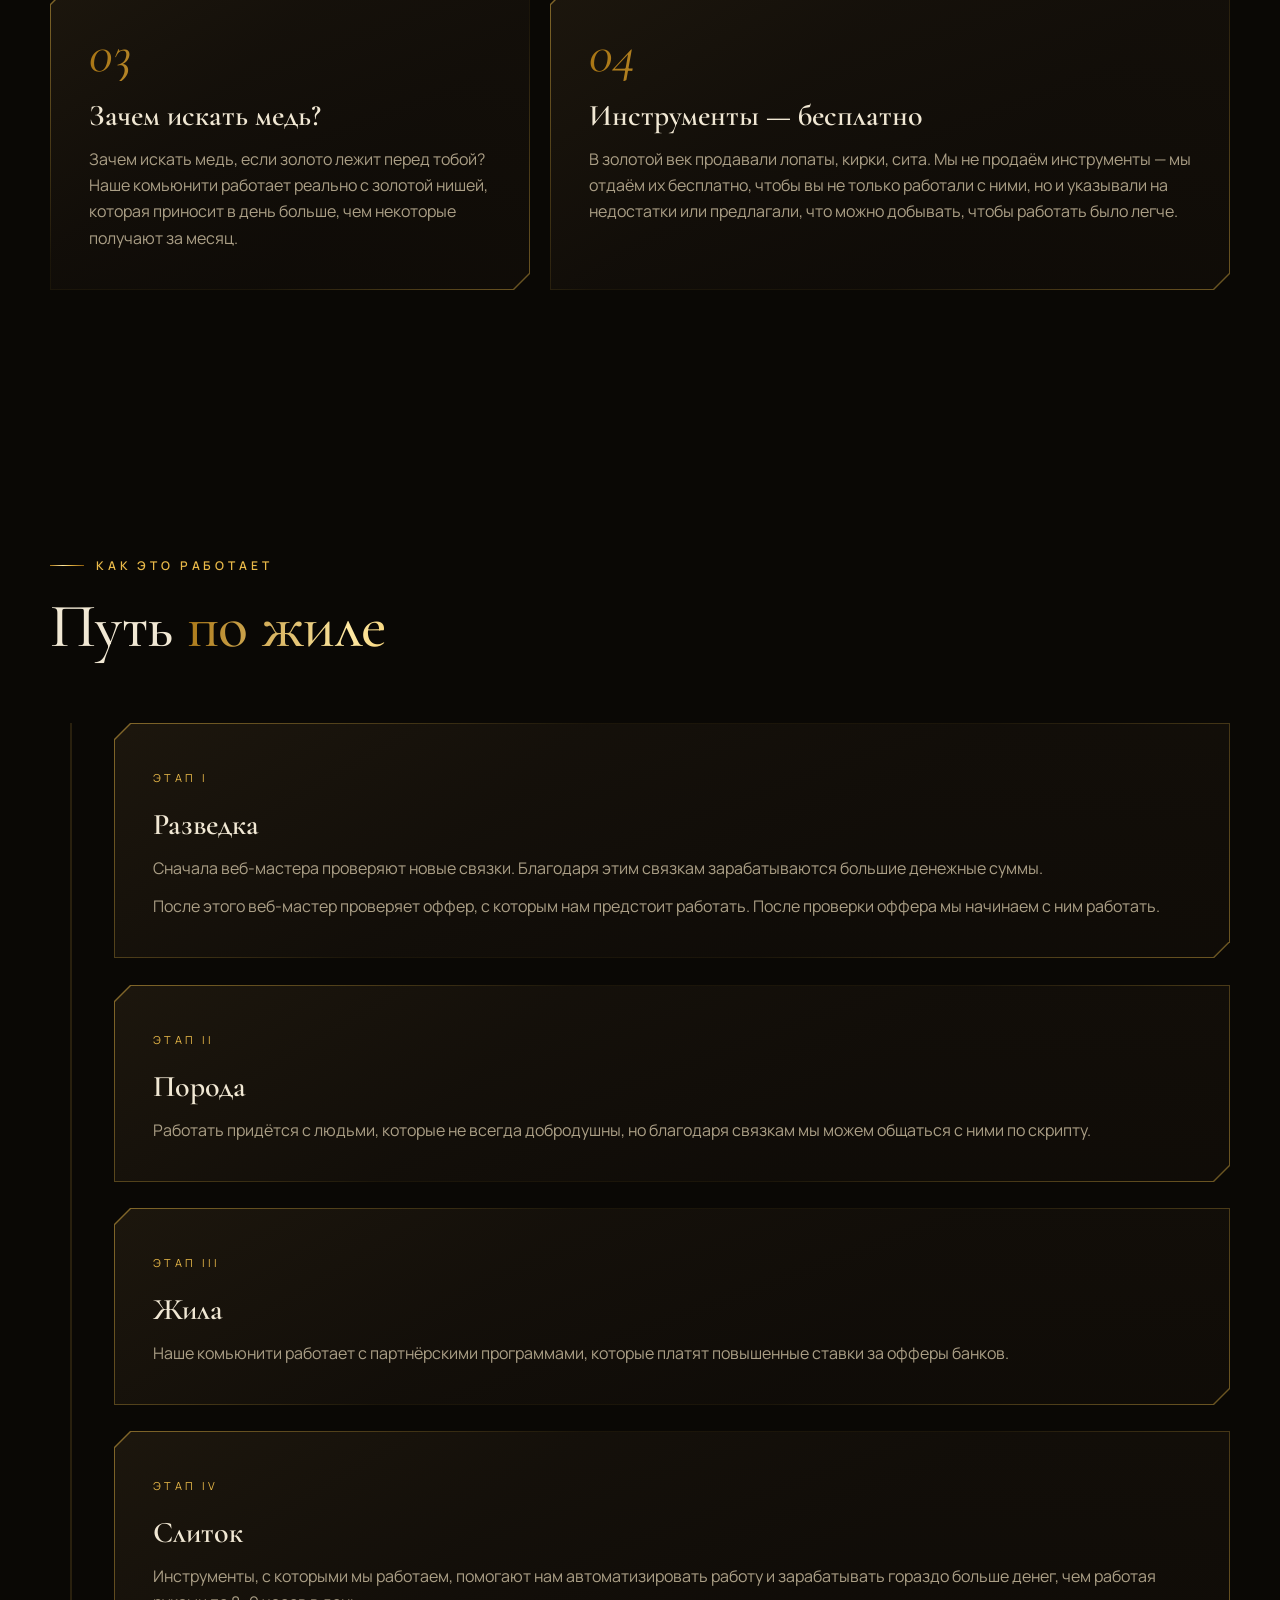
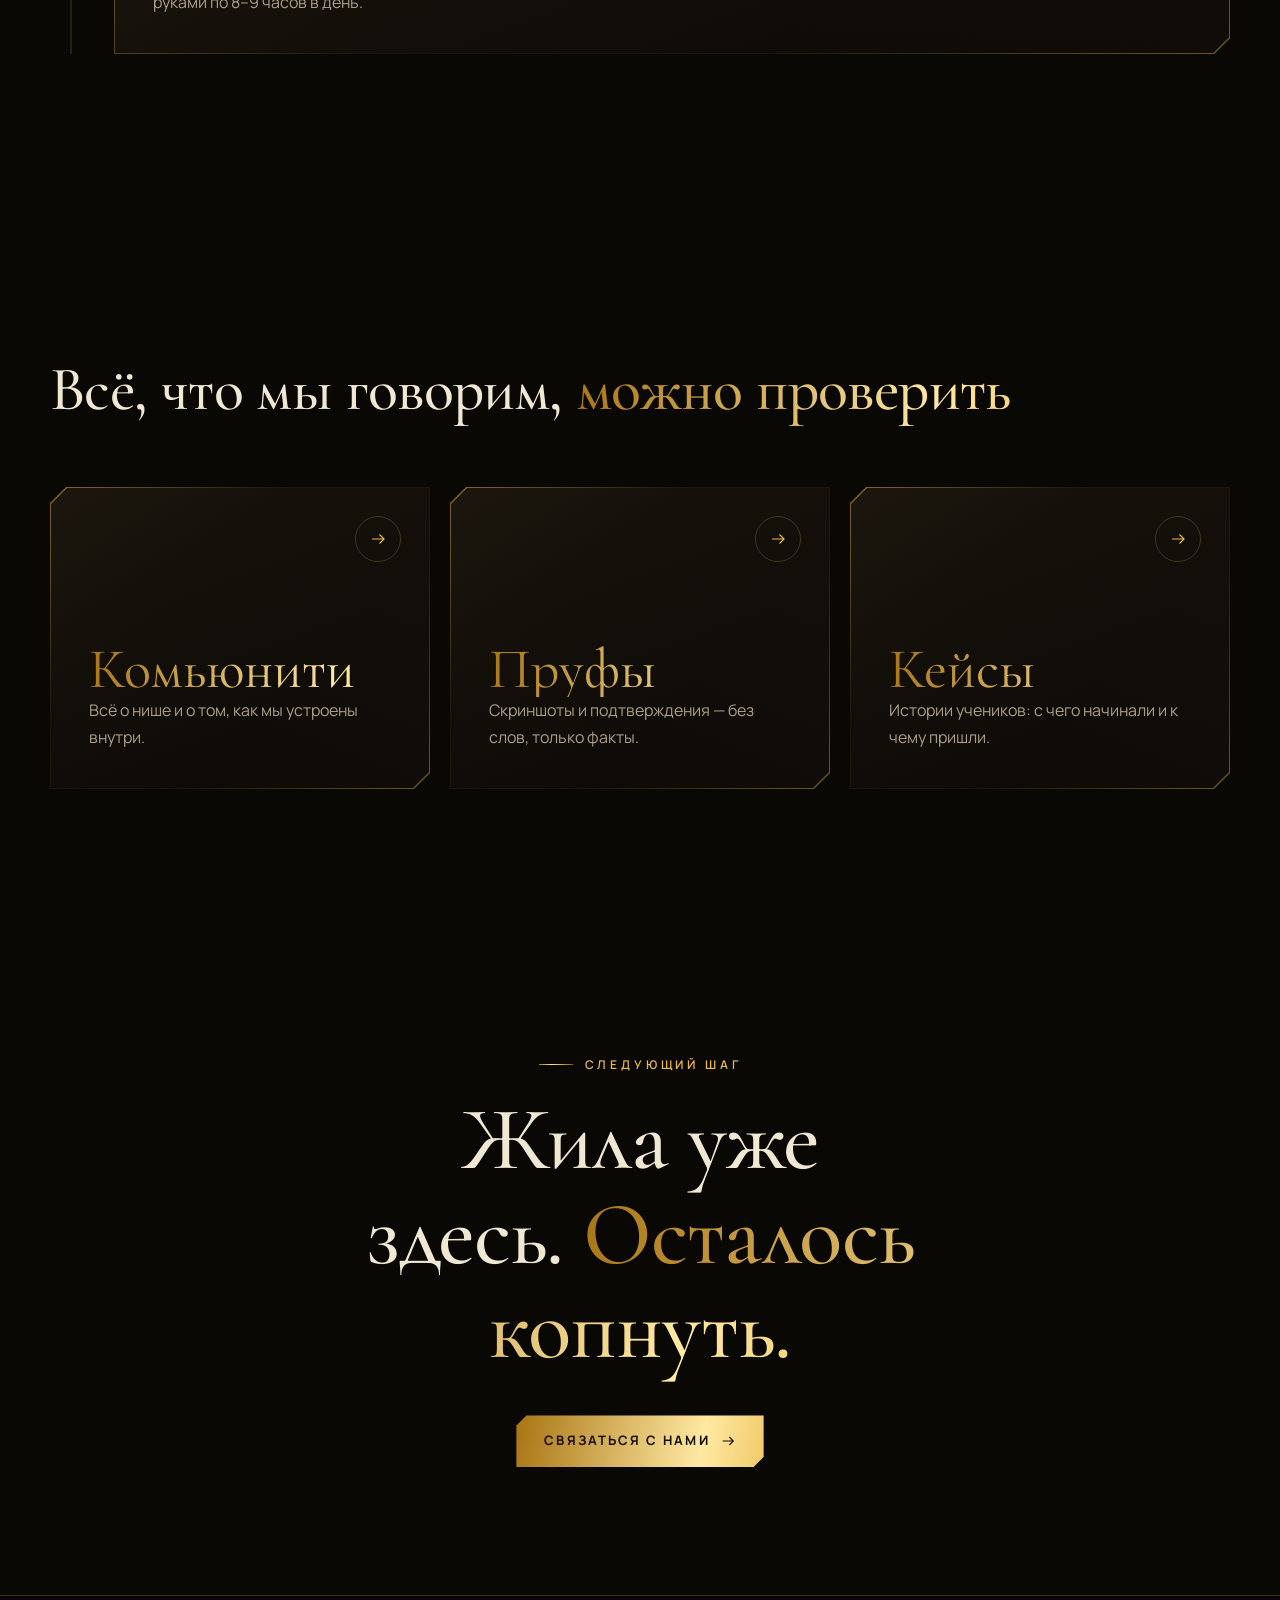
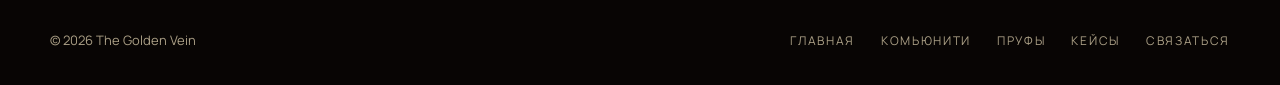
==== commit 3976f37d: "Add copy for the four path steps on the home page Co-Authored-By: Claude Fable 5.2 <noreply@anthropi" ====
--- a/index.html
+++ b/index.html
@@ -109,22 +109,23 @@
       <article class="step card"><div class="in">
         <span class="tag">Этап I</span>
         <h3>Разведка</h3>
-        <p>Здесь будет ваш текст о первом этапе.</p>
+        <p>Сначала веб-мастера проверяют новые связки. Благодаря этим связкам зарабатываются большие денежные суммы.</p>
+        <p>После этого веб-мастер проверяет оффер, с которым нам предстоит работать. После проверки оффера мы начинаем с ним работать.</p>
       </div></article>
       <article class="step card"><div class="in">
         <span class="tag">Этап II</span>
         <h3>Порода</h3>
-        <p>Здесь будет ваш текст о втором этапе.</p>
+        <p>Работать придётся с людьми, которые не всегда добродушны, но благодаря связкам мы можем общаться с ними по скрипту.</p>
       </div></article>
       <article class="step card"><div class="in">
         <span class="tag">Этап III</span>
         <h3>Жила</h3>
-        <p>Здесь будет ваш текст о третьем этапе.</p>
+        <p>Наше комьюнити работает с партнёрскими программами, которые платят повышенные ставки за офферы банков.</p>
       </div></article>
       <article class="step card"><div class="in">
         <span class="tag">Этап IV</span>
         <h3>Слиток</h3>
-        <p>Здесь будет ваш текст о четвёртом этапе.</p>
+        <p>Инструменты, с которыми мы работаем, помогают нам автоматизировать работу и зарабатывать гораздо больше денег, чем работая руками по 8–9 часов в день.</p>
       </div></article>
     </div>
   </div>
--- a/assets/css/style.css
+++ b/assets/css/style.css
@@ -158,6 +158,7 @@
 .card .num { font-family: var(--serif); font-size: 54px; line-height: 1; font-style: italic; }
 .card h3 { font-family: var(--serif); font-weight: 600; font-size: clamp(24px, 2.4vw, 30px); line-height: 1.15; margin: 18px 0 12px; }
 .card p { color: var(--muted); font-size: 16px; }
+.card p + p { margin-top: 12px; }
 
 .blocks { display: grid; grid-template-columns: repeat(12, 1fr); gap: 20px; }
 .blocks .card { grid-column: span 6; }
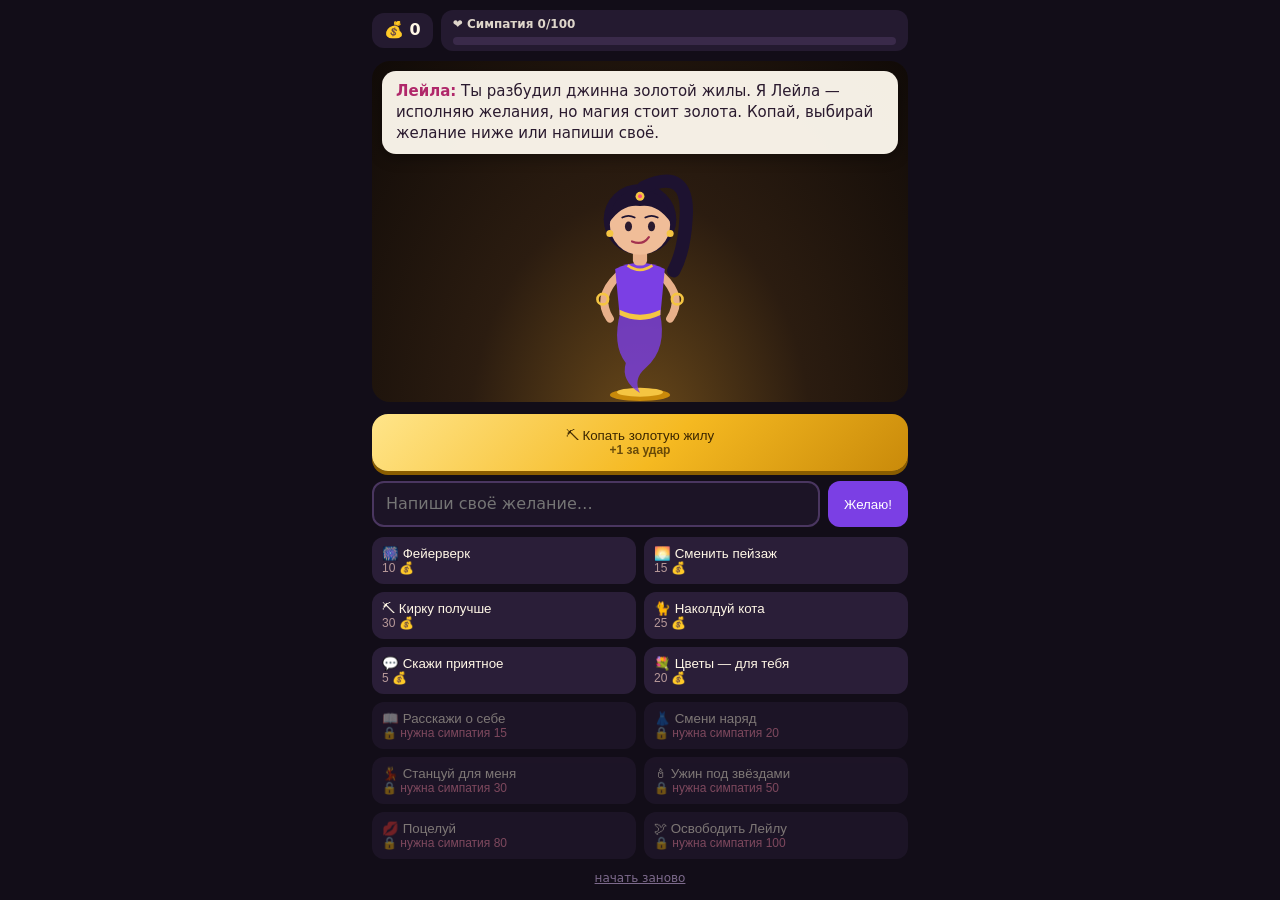
==== commit 095308fe: "Add «Золотая жила»: browser wish-granting genie game Single-file clicker/visual-novel: mine gold, sp" ====
--- a/index.html
+++ b/index.html
@@ -1,185 +1,285 @@
-<!doctype html>
+<!DOCTYPE html>
 <html lang="ru">
 <head>
-<meta charset="utf-8">
-<meta name="viewport" content="width=device-width, initial-scale=1, viewport-fit=cover">
-<title>The Golden Vein</title>
-<meta name="description" content="The Golden Vein — мы знаем, где проходит золотая жила. Пруфы и кейсы учеников.">
-<meta name="theme-color" content="#0a0805">
-<meta property="og:title" content="The Golden Vein">
-<meta property="og:description" content="The Golden Vein — мы знаем, где проходит золотая жила. Пруфы и кейсы учеников.">
-<meta property="og:type" content="website">
-<meta property="og:image" content="assets/img/bg.jpg">
-<link rel="icon" href="assets/img/favicon.svg" type="image/svg+xml">
-<link rel="preload" as="image" href="assets/img/bg.jpg">
-<link rel="preconnect" href="https://fonts.googleapis.com">
-<link rel="preconnect" href="https://fonts.gstatic.com" crossorigin>
-<link href="https://fonts.googleapis.com/css2?family=Cormorant+Garamond:ital,wght@0,500;0,600;1,500&family=Manrope:wght@400;600;700&display=swap" rel="stylesheet">
-<link rel="stylesheet" href="assets/css/style.css">
-<script>document.documentElement.classList.add("js")</script>
+<meta charset="UTF-8">
+<meta name="viewport" content="width=device-width, initial-scale=1">
+<title>Золотая жила</title>
+<style>
+  :root { --outfit: #7b3fe4; --gold: #f5c542; --ink: #fff7e6; }
+  * { box-sizing: border-box; -webkit-tap-highlight-color: transparent; }
+  html, body { margin: 0; height: 100%; }
+  body {
+    background: #120d18; color: var(--ink);
+    font: 16px/1.4 "Segoe UI", system-ui, -apple-system, sans-serif;
+    display: flex; justify-content: center;
+  }
+  #app { width: 100%; max-width: 560px; min-height: 100%; display: flex; flex-direction: column; }
+
+  #stats { display: flex; gap: 8px; padding: 10px 12px; align-items: center; }
+  .stat { background: #241a30; border-radius: 12px; padding: 6px 12px; font-weight: 700; white-space: nowrap; }
+  #loveWrap { flex: 1; min-width: 0; }
+  #loveBar { height: 8px; background: #3a2a4a; border-radius: 4px; overflow: hidden; margin-top: 4px; }
+  #loveFill { height: 100%; width: 0; background: linear-gradient(90deg, #ff7aa8, #ff3d6e); transition: width .4s; }
+  #loveLabel { font-size: 12px; font-weight: 600; opacity: .85; }
+
+  #stage {
+    position: relative; height: 46vh; min-height: 300px; overflow: hidden;
+    border-radius: 18px; margin: 0 12px; transition: background 1s;
+    background: radial-gradient(ellipse at 50% 110%, #6b4a1a 0%, #2b1c10 45%, #110b08 100%);
+  }
+  #stage.night  { background: radial-gradient(circle at 75% 20%, #fdf6c9 0 3%, transparent 3.5%), linear-gradient(#070b24, #1b1f4d 70%, #2a2350); }
+  #stage.sunset { background: linear-gradient(#3b1d5c, #d9486e 55%, #ffb35c 80%, #5a2a2a 80.5%); }
+  #stage.snow   { background: linear-gradient(#8fb3d9, #dcecf7 70%, #ffffff 70.5%); }
+  #stage.sea    { background: linear-gradient(#6fd0ff, #c9f1ff 55%, #1c8ac4 55.5%, #0d5c8f); }
+
+  #genie { position: absolute; left: 50%; bottom: 0; height: 78%; transform: translateX(-50%); animation: float 4s ease-in-out infinite; }
+  #genie.spin { animation: spin 1.6s ease-in-out; }
+  @keyframes float { 0%,100% { transform: translate(-50%, 0); } 50% { transform: translate(-50%, -10px); } }
+  @keyframes spin { 0% { transform: translate(-50%,0) rotateY(0); } 50% { transform: translate(-50%,-24px) rotateY(360deg); } 100% { transform: translate(-50%,0) rotateY(720deg); } }
+  .eye { transform-box: fill-box; transform-origin: center; animation: blink 5s infinite; }
+  @keyframes blink { 0%,96%,100% { transform: scaleY(1); } 98% { transform: scaleY(.1); } }
+  #blush { opacity: 0; transition: opacity .5s; }
+  .blushing #blush { opacity: .7; }
+
+  #bubble {
+    position: absolute; left: 10px; right: 10px; top: 10px;
+    background: rgba(255, 250, 240, .95); color: #2a1a2e; border-radius: 14px;
+    padding: 10px 14px; font-size: 15px; box-shadow: 0 4px 14px rgba(0,0,0,.35); z-index: 3;
+  }
+  #bubble b { color: #b0286a; }
+  #cats { position: absolute; left: 8px; bottom: 4px; font-size: 26px; z-index: 2; }
+
+  .p { position: absolute; pointer-events: none; z-index: 4; font-size: 24px; }
+  .p.fall { top: -30px; animation: fall linear forwards; }
+  .p.boom { animation: boom 1.1s ease-out forwards; }
+  .p.rise { bottom: 20%; animation: rise 1.8s ease-out forwards; }
+  @keyframes fall { to { transform: translateY(60vh) rotate(360deg); opacity: .2; } }
+  @keyframes boom { to { transform: translate(var(--dx), var(--dy)) scale(.3); opacity: 0; } }
+  @keyframes rise { to { transform: translateY(-220px); opacity: 0; } }
+
+  #controls { padding: 12px; display: flex; flex-direction: column; gap: 10px; }
+  #vein {
+    position: relative; border: 0; border-radius: 16px; padding: 14px; cursor: pointer;
+    font: 800 18px inherit; color: #3b2600;
+    background: linear-gradient(135deg, #ffe58a, #f5b921 55%, #c98a0a);
+    box-shadow: 0 4px 0 #8a5d00; user-select: none; touch-action: manipulation;
+  }
+  #vein:active { transform: translateY(3px); box-shadow: 0 1px 0 #8a5d00; }
+  #vein small { display: block; font-weight: 600; font-size: 12px; opacity: .75; }
+  .pop { position: absolute; top: 0; font-weight: 800; color: #fff; text-shadow: 0 1px 3px #000; animation: popUp .7s ease-out forwards; pointer-events: none; }
+  @keyframes popUp { to { transform: translateY(-34px); opacity: 0; } }
+
+  #wishForm { display: flex; gap: 8px; }
+  #wishInput { flex: 1; min-width: 0; border: 2px solid #4a3660; background: #1c1426; color: var(--ink); border-radius: 12px; padding: 10px 12px; font: inherit; }
+  #wishInput:focus { outline: none; border-color: var(--gold); }
+  #wishForm button { border: 0; border-radius: 12px; padding: 0 16px; background: var(--outfit); color: #fff; font: 700 15px inherit; cursor: pointer; }
+
+  #wishes { display: grid; grid-template-columns: 1fr 1fr; gap: 8px; }
+  .wish {
+    border: 0; border-radius: 12px; padding: 9px 10px; text-align: left; cursor: pointer;
+    background: #2a1e38; color: var(--ink); font: 600 14px inherit;
+  }
+  .wish span { display: block; font-size: 12px; font-weight: 500; color: var(--gold); }
+  .wish.poor span { color: #b89a9a; }
+  .wish.locked { opacity: .45; }
+  .wish.locked span { color: #ff8fb1; }
+  .wish:not(.locked):hover { background: #3a2a4e; }
+  #reset { align-self: center; background: none; border: 0; color: #7d6a8c; font: inherit; font-size: 12px; cursor: pointer; text-decoration: underline; }
+
+  #end { position: fixed; inset: 0; background: rgba(10, 5, 15, .92); display: none; align-items: center; justify-content: center; padding: 24px; z-index: 10; text-align: center; }
+  #end.on { display: flex; }
+  #end div { max-width: 420px; }
+  #end h1 { color: var(--gold); margin: 0 0 12px; }
+  #end button { margin-top: 18px; border: 0; border-radius: 12px; padding: 12px 22px; background: var(--gold); color: #3b2600; font: 800 16px inherit; cursor: pointer; }
+</style>
 </head>
 <body>
-<div class="backdrop" aria-hidden="true"></div>
-<div class="grain" aria-hidden="true"></div>
-<canvas id="dust" aria-hidden="true"></canvas>
-<div class="torch" aria-hidden="true"></div>
-<svg class="scroll-vein" viewBox="0 0 26 1000" preserveAspectRatio="none" aria-hidden="true">
-  <path class="track" pathLength="1" d="M13 0 9 70 17 130 11 210 19 290 8 370 15 450 7 520 18 610 12 690 20 770 10 850 16 930 13 1000"/>
-  <path class="fill" pathLength="1" d="M13 0 9 70 17 130 11 210 19 290 8 370 15 450 7 520 18 610 12 690 20 770 10 850 16 930 13 1000"/>
-</svg>
-<div class="veil" aria-hidden="true"><i></i></div>
-
-<header class="header">
-  <div class="wrap">
-    <a class="logo" href="index.html" aria-label="The Golden Vein — на главную"><svg viewBox="0 0 32 32" fill="none" aria-hidden="true"><defs><linearGradient id="lg" x1="0" y1="0" x2="1" y2="1"><stop offset="0" stop-color="#ffe9a3"/><stop offset=".55" stop-color="#e9b949"/><stop offset="1" stop-color="#a87412"/></linearGradient></defs><path d="M16 1 31 16 16 31 1 16Z" stroke="url(#lg)" stroke-width="1"/><path d="M19 2.5 15.5 10l3 4.5-4.5 5 2.5 4.5L14 29.5M15.5 10 8 12.5M18.5 14.5l7 2.5M14 19.5l-6 3" stroke="url(#lg)" stroke-width="1.6" stroke-linecap="round" stroke-linejoin="round"/></svg><span>The Golden <span class="gold">Vein</span></span></a>
-    <button class="burger" type="button" aria-label="Меню" aria-expanded="false" aria-controls="nav"><span></span><span></span><span></span></button>
-    <nav class="nav" id="nav" aria-label="Основная навигация">
-      <a href="index.html" aria-current="page">Главная</a>
-      <a href="community.html">Комьюнити</a>
-      <a href="proofs.html">Пруфы</a>
-      <a href="cases.html">Кейсы</a>
-      <a class="btn sm" href="#" data-contact>Связаться</a>
-    </nav>
-  </div>
-</header>
-
-<main>
-<section class="hero">
-  <svg class="hero-veins" viewBox="0 0 1200 700" preserveAspectRatio="xMidYMid slice" aria-hidden="true">
-    <defs><linearGradient id="vg" x1="0" y1="0" x2="1" y2="1"><stop offset="0" stop-color="#fff0b8"/><stop offset=".5" stop-color="#e9b949"/><stop offset="1" stop-color="#9a6a10"/></linearGradient></defs>
-    <path class="glow" pathLength="1" stroke-width="14" d="M985 0 960 60 995 150 970 235 940 300 915 390 880 470 895 560 850 700"/>
-    <path pathLength="1" stroke-width="3.5" d="M985 0 960 60 995 150 970 235 940 300 915 390 880 470 895 560 850 700"/>
-    <path class="b1" pathLength="1" stroke-width="2" d="M895 560 800 592 650 578 560 600 470 622 380 610 280 650 170 635 80 670 0 655"/>
-    <path class="b2" pathLength="1" stroke-width="2" d="M970 235 1030 262 1090 240 1150 285 1200 262"/>
-    <path class="b3" pathLength="1" stroke-width="1.2" d="M880 470 950 520 1020 505 1090 560 1200 540"/>
-  </svg>
-  <div class="wrap">
-    <span class="eyebrow">Мы знаем, где проходит жила</span>
-    <h1><span class="l1">The Golden</span><span class="l2 gold">Vein</span></h1>
-    <p class="lead">Золото не лежит на поверхности. Мы показываем, где копать, — и доказываем это результатами наших учеников.</p>
-    <div class="cta">
-      <a class="btn" href="proofs.html">Смотреть пруфы <svg viewBox="0 0 24 24" fill="none" stroke="currentColor" stroke-width="1.6"><path d="M4 12h16M14 6l6 6-6 6"/></svg></a>
-      <a class="btn ghost" href="cases.html">Кейсы учеников</a>
+<div id="app">
+  <div id="stats">
+    <div class="stat">💰 <span id="gold">0</span></div>
+    <div class="stat" id="loveWrap">
+      <div id="loveLabel">❤ Симпатия</div>
+      <div id="loveBar"><div id="loveFill"></div></div>
     </div>
   </div>
-  <span class="scroll-hint" aria-hidden="true">Вглубь</span>
-</section>
-
-<div class="ticker" aria-hidden="true"><div><span>The Golden Vein</span><span>Знание</span><span>Практика</span><span>Результат</span><span>Пруфы</span><span>Кейсы учеников</span><span>The Golden Vein</span><span>Знание</span><span>Практика</span><span>Результат</span><span>Пруфы</span><span>Кейсы учеников</span><span>The Golden Vein</span><span>Знание</span><span>Практика</span><span>Результат</span><span>Пруфы</span><span>Кейсы учеников</span><span>The Golden Vein</span><span>Знание</span><span>Практика</span><span>Результат</span><span>Пруфы</span><span>Кейсы учеников</span></div></div>
-
-<section id="about">
-  <div class="wrap">
-    <div class="head">
-      <span class="eyebrow reveal">О нас</span>
-      <h2 class="h2 reveal">Профессионалы видят <span class="gold">золото в камне</span></h2>
-    </div>
-    <div class="blocks">
-      <article class="card narrow reveal" style="--d:0.0s"><div class="in">
-        <div class="num gold">01</div>
-        <h3>Не талант, а система</h3>
-        <p>Зарабатывать деньги — это не талант, а правильно выстроенная система, которая позволяет зарабатывать деньги, не выходя из дома.</p>
-      </div></article>
-      <article class="card wide reveal" style="--d:0.1s"><div class="in">
-        <div class="num gold">02</div>
-        <h3>Система уже построена</h3>
-        <p>Твоё желание зарабатывать побеждает не лень, а мозг, который боится изучать новую информацию и строить систему. В нашем комьюнити система уже построена и перепроверена.</p>
-      </div></article>
-      <article class="card narrow reveal" style="--d:0.0s"><div class="in">
-        <div class="num gold">03</div>
-        <h3>Зачем искать медь?</h3>
-        <p>Зачем искать медь, если золото лежит перед тобой? Наше комьюнити работает реально с золотой нишей, которая приносит в день больше, чем некоторые получают за месяц.</p>
-      </div></article>
-      <article class="card wide reveal" style="--d:0.1s"><div class="in">
-        <div class="num gold">04</div>
-        <h3>Инструменты — бесплатно</h3>
-        <p>В золотой век продавали лопаты, кирки, сита. Мы не продаём инструменты — мы отдаём их бесплатно, чтобы вы не только работали с ними, но и указывали на недостатки или предлагали, что можно добывать, чтобы работать было легче.</p>
-      </div></article>
-    </div>
+
+  <div id="stage">
+    <div id="bubble"></div>
+    <svg id="genie" viewBox="0 0 200 300" aria-label="Лейла, джинн золотой жилы">
+      <!-- хвост-дымка и лампа -->
+      <ellipse cx="100" cy="292" rx="34" ry="7" fill="#c98a0a"/>
+      <ellipse cx="100" cy="289" rx="26" ry="5" fill="#f5c542"/>
+      <path d="M78 198 Q100 210 122 198 Q132 240 106 262 Q92 274 100 290 Q78 276 84 256 Q68 236 78 198Z" fill="var(--outfit)" opacity=".8"/>
+      <!-- волосы сзади -->
+      <ellipse cx="100" cy="94" rx="41" ry="40" fill="#1d1230"/>
+      <path d="M104 58 Q156 34 152 92 Q150 130 138 152" stroke="#1d1230" stroke-width="15" fill="none" stroke-linecap="round"/>
+      <!-- руки -->
+      <path d="M75 158 Q50 182 66 206" stroke="#e8b08a" stroke-width="9" fill="none" stroke-linecap="round"/>
+      <path d="M125 158 Q150 182 134 206" stroke="#e8b08a" stroke-width="9" fill="none" stroke-linecap="round"/>
+      <circle cx="58" cy="184" r="6" fill="none" stroke="#f5c542" stroke-width="3"/>
+      <circle cx="142" cy="184" r="6" fill="none" stroke="#f5c542" stroke-width="3"/>
+      <!-- платье -->
+      <path d="M72 150 Q100 136 128 150 L123 202 Q100 213 77 202 Z" fill="var(--outfit)"/>
+      <path d="M77 196 Q100 207 123 196 L123 202 Q100 213 77 202Z" fill="#f5c542"/>
+      <!-- шея и голова -->
+      <rect x="92" y="126" width="16" height="20" rx="6" fill="#e8b08a"/>
+      <path d="M86 146 Q100 156 114 146" stroke="#f5c542" stroke-width="3" fill="none"/>
+      <circle cx="100" cy="100" r="34" fill="#f0bd98"/>
+      <g id="blush"><circle cx="80" cy="112" r="7" fill="#ff7a9a"/><circle cx="120" cy="112" r="7" fill="#ff7a9a"/></g>
+      <path d="M65 98 Q70 60 100 61 Q130 60 135 98 Q120 76 100 79 Q80 76 65 98Z" fill="#1d1230"/>
+      <circle cx="100" cy="68" r="5" fill="#f5c542"/><circle cx="100" cy="68" r="2.2" fill="#ff4d7e"/>
+      <circle cx="66" cy="110" r="4" fill="#f5c542"/><circle cx="134" cy="110" r="4" fill="#f5c542"/>
+      <path d="M80 92 Q87 88 94 92 M106 92 Q113 88 120 92" stroke="#1d1230" stroke-width="2" fill="none" stroke-linecap="round"/>
+      <ellipse class="eye" cx="87" cy="102" rx="4" ry="5.5" fill="#2a1a2e"/>
+      <ellipse class="eye" cx="113" cy="102" rx="4" ry="5.5" fill="#2a1a2e"/>
+      <path id="mouth" d="M90 117 Q100 126 110 117" stroke="#a3324f" stroke-width="2.5" fill="none" stroke-linecap="round"/>
+    </svg>
+    <div id="cats"></div>
   </div>
-</section>
-
-<section id="path">
-  <div class="wrap">
-    <div class="head">
-      <span class="eyebrow reveal">Как это работает</span>
-      <h2 class="h2 reveal">Путь <span class="gold">по жиле</span></h2>
-    </div>
-    <div class="path">
-      <div class="path-line" aria-hidden="true"><i></i></div>
-      <article class="step card"><div class="in">
-        <span class="tag">Этап I</span>
-        <h3>Разведка</h3>
-        <p>Сначала веб-мастера проверяют новые связки. Благодаря этим связкам зарабатываются большие денежные суммы.</p>
-        <p>После этого веб-мастер проверяет оффер, с которым нам предстоит работать. После проверки оффера мы начинаем с ним работать.</p>
-      </div></article>
-      <article class="step card"><div class="in">
-        <span class="tag">Этап II</span>
-        <h3>Порода</h3>
-        <p>Работать придётся с людьми, которые не всегда добродушны, но благодаря связкам мы можем общаться с ними по скрипту.</p>
-      </div></article>
-      <article class="step card"><div class="in">
-        <span class="tag">Этап III</span>
-        <h3>Жила</h3>
-        <p>Наше комьюнити работает с партнёрскими программами, которые платят повышенные ставки за офферы банков.</p>
-      </div></article>
-      <article class="step card"><div class="in">
-        <span class="tag">Этап IV</span>
-        <h3>Слиток</h3>
-        <p>Инструменты, с которыми мы работаем, помогают нам автоматизировать работу и зарабатывать гораздо больше денег, чем работая руками по 8–9 часов в день.</p>
-      </div></article>
-    </div>
+
+  <div id="controls">
+    <button id="vein">⛏ Копать золотую жилу<small id="veinInfo"></small></button>
+    <form id="wishForm" autocomplete="off">
+      <input id="wishInput" placeholder="Напиши своё желание…" maxlength="120">
+      <button>Желаю!</button>
+    </form>
+    <div id="wishes"></div>
+    <button id="reset">начать заново</button>
   </div>
-</section>
-
-<section>
-  <div class="wrap">
-    <div class="head">
-      <span class="eyebrow reveal">Не верьте на слово</span>
-      <h2 class="h2 reveal">Всё, что мы говорим, <span class="gold">можно проверить</span></h2>
-    </div>
-    <div class="portals">
-      <a class="portal card reveal" href="community.html"><div class="in">
-        <span class="arrow"><svg viewBox="0 0 24 24" fill="none" stroke="currentColor" stroke-width="1.6"><path d="M4 12h16M14 6l6 6-6 6"/></svg></span>
-        <div class="big gold">Комьюнити</div>
-        <p>Всё о нише и о том, как мы устроены внутри.</p>
-      </div></a>
-      <a class="portal card reveal" href="proofs.html" style="--d:.1s"><div class="in">
-        <span class="arrow"><svg viewBox="0 0 24 24" fill="none" stroke="currentColor" stroke-width="1.6"><path d="M4 12h16M14 6l6 6-6 6"/></svg></span>
-        <div class="big gold">Пруфы</div>
-        <p>Скриншоты и подтверждения — без слов, только факты.</p>
-      </div></a>
-      <a class="portal card reveal" href="cases.html" style="--d:.2s"><div class="in">
-        <span class="arrow"><svg viewBox="0 0 24 24" fill="none" stroke="currentColor" stroke-width="1.6"><path d="M4 12h16M14 6l6 6-6 6"/></svg></span>
-        <div class="big gold">Кейсы</div>
-        <p>Истории учеников: с чего начинали и к чему пришли.</p>
-      </div></a>
-    </div>
-  </div>
-</section>
-
-<section class="final">
-  <div class="wrap">
-    <span class="eyebrow reveal">Следующий шаг</span>
-    <h2 class="h2 reveal">Жила уже здесь. <span class="gold">Осталось копнуть.</span></h2>
-    <div class="cta reveal"><a class="btn" href="#" data-contact>Связаться с нами <svg viewBox="0 0 24 24" fill="none" stroke="currentColor" stroke-width="1.6"><path d="M4 12h16M14 6l6 6-6 6"/></svg></a></div>
-  </div>
-</section>
-</main>
-
-<footer class="footer">
-  <div class="wrap">
-    <span>© <span data-year>2026</span> The Golden Vein</span>
-    <nav aria-label="Навигация в подвале">
-      <a href="index.html">Главная</a>
-      <a href="community.html">Комьюнити</a>
-      <a href="proofs.html">Пруфы</a>
-      <a href="cases.html">Кейсы</a>
-      <a href="#" data-contact>Связаться</a>
-    </nav>
-  </div>
-</footer>
-
-<script src="assets/js/content.js"></script>
-<script src="assets/js/main.js"></script>
+</div>
+
+<div id="end"><div>
+  <h1>✨ Свободна ✨</h1>
+  <p>Лампа рассыпается золотой пылью. Лейла смотрит на свои руки, потом на тебя — и смеётся.</p>
+  <p>«Три тысячи лет я исполняла желания, потому что была должна. А ты потратил своё на меня. Знаешь что? Я остаюсь. Теперь — потому что сама хочу».</p>
+  <button id="endBtn">Продолжить вместе</button>
+</div></div>
+
+<script>
+const $ = id => document.getElementById(id);
+const pick = a => a[Math.floor(Math.random() * a.length)];
+const KEY = 'golden-vein-save';
+const fresh = () => ({ gold: 0, love: 0, power: 1, cats: 0, scene: 0, outfit: 0, story: 0, free: false });
+let S = fresh();
+try { S = Object.assign(S, JSON.parse(localStorage.getItem(KEY) || '{}')); } catch (e) {}
+const save = () => { try { localStorage.setItem(KEY, JSON.stringify(S)); } catch (e) {} };
+
+const SCENES = [['', 'Обратно в шахту. Уютно, сыро, родное.'], ['night', 'Ночь. Звёзды я расставила вручную, цени.'],
+  ['sunset', 'Закат. Самый дорогой из моих — на него ушло три облака.'], ['snow', 'Снег! Мне не холодно, я из дыма. А тебе?'],
+  ['sea', 'Море. Купаться не предлагаю — я в лампу потом песок натащу.']];
+const OUTFITS = ['#7b3fe4', '#e0457b', '#1fa39a', '#d98a14', '#2f6fe0'];
+const MOUTHS = { smile: 'M90 117 Q100 126 110 117', smirk: 'M91 119 Q103 124 110 114', pout: 'M92 121 Q100 116 108 121', wow: 'M94 116 Q100 128 106 116 Q100 112 94 116' };
+const STORY = [
+  'Меня зовут Лейла. Я джинн этой жилы: пока в ней есть золото — есть и моя магия. Так что копай, не отвлекайся.',
+  'В лампу я попала по глупости: поспорила с одним визирем, что исполню любое желание. Он пожелал, чтобы я исполняла их вечно.',
+  'Последний хозяин лампы был шахтёр. Просил только ужин и чтобы спина не болела. Хороший был человек. Скучный, но хороший.',
+  'Знаешь, чего не может пожелать джинн? Ничего для себя. Три тысячи лет чужих желаний — и ни одного своего.',
+  'Если честно… Меня давно никто не спрашивал обо мне. Обычно сразу — «хочу дворец». Спасибо, что слушаешь.'
+];
+const COMPLIMENTS = [
+  'Ты копаешь так усердно, что жила сама начинает блестеть ярче.', 'У тебя хорошие желания. Поверь, я видела плохие.',
+  'С тобой в шахте стало светлее. И это не из-за фонаря.', 'Ты первый за триста лет, кто сказал «пожалуйста». Ну, почти сказал.',
+  'Мне нравится, как ты думаешь перед тем, как желать. Редкое качество.'
+];
+
+function say(text, mouth = 'smile', blush = false) {
+  $('bubble').innerHTML = '<b>Лейла:</b> ' + text;
+  $('mouth').setAttribute('d', MOUTHS[mouth]);
+  $('genie').classList.toggle('blushing', blush);
+}
+function fx(chars, n, mode) {
+  const st = $('stage');
+  for (let i = 0; i < n; i++) {
+    const p = document.createElement('span');
+    p.className = 'p ' + mode; p.textContent = pick(chars);
+    p.style.left = (mode === 'boom' ? 50 : Math.random() * 94) + '%';
+    if (mode === 'boom') { p.style.top = '45%'; p.style.setProperty('--dx', (Math.random() * 400 - 200) + 'px'); p.style.setProperty('--dy', (Math.random() * 300 - 180) + 'px'); }
+    if (mode === 'fall') p.style.animationDuration = (1.5 + Math.random() * 2) + 's';
+    if (mode !== 'boom') p.style.animationDelay = (Math.random() * .6) + 's';
+    p.addEventListener('animationend', () => p.remove());
+    st.appendChild(p);
+  }
+}
+const love = n => { S.love = Math.max(0, Math.min(100, S.love + n)); };
+
+const WISHES = [
+  { id: 'firework', label: '🎆 Фейерверк', cost: 10, min: 0, re: /фейерверк|салют/, run() { fx(['✨', '🎆', '💥', '⭐'], 26, 'boom'); love(2); say(pick(['Бабах! Люблю эту работу.', 'Салют в шахте — техника безопасности плачет, а я нет.']), 'wow'); } },
+  { id: 'scene', label: '🌅 Сменить пейзаж', cost: 15, min: 0, re: /пейзаж|закат|ночь|звёзд|звезд|снег|зим|море|пляж|шахт/, run() { S.scene = (S.scene + 1) % SCENES.length; love(1); say(SCENES[S.scene][1]); } },
+  { id: 'pick', label: '⛏ Кирку получше', cost: () => 30 * S.power, min: 0, re: /кирк|инструмент/, run() { S.power++; fx(['⛏', '✨'], 8, 'boom'); say('Держи. Теперь ' + S.power + ' золота за удар. Жила, прости.', 'smirk'); } },
+  { id: 'cat', label: '🐈 Наколдуй кота', cost: () => 25 * (S.cats + 1), min: 0, re: /кот|кошк|котик|котён|котен/, run() { S.cats++; love(3); say('Кот наколдован. Он копает золото сам — ' + S.cats + ' в секунду. Не спрашивай как.', 'wow'); } },
+  { id: 'compliment', label: '💬 Скажи приятное', cost: 5, min: 0, re: /приятн|комплимент|похвали/, run() { love(1); say(pick(COMPLIMENTS), 'smile', S.love > 40); } },
+  { id: 'flowers', label: '💐 Цветы — для тебя', cost: 20, min: 0, re: /цвет|букет|подар/, run() { fx(['🌸', '🌹', '🌷', '💐'], 18, 'fall'); love(5); say(pick(['Желание… для меня? Так вообще можно было?', 'Ты тратишь магию на цветы для джинна. Странный. Мне нравится.']), 'wow', true); } },
+  { id: 'story', label: '📖 Расскажи о себе', cost: 10, min: 15, re: /расскажи|о себе|истори|кто ты/, run() { say(STORY[Math.min(S.story, STORY.length - 1)], S.story >= 3 ? 'pout' : 'smile', S.story >= 4); if (S.story < STORY.length) { S.story++; love(4); } } },
+  { id: 'outfit', label: '👗 Смени наряд', cost: 30, min: 20, re: /наряд|плать|переоден|одежд/, run() { S.outfit = (S.outfit + 1) % OUTFITS.length; love(2); fx(['✨'], 12, 'boom'); say(pick(['Как тебе? Только честно. Ладно, можно не честно.', 'Этот цвет я берегла для особого случая. Ну, или для вторника.']), 'smirk'); } },
+  { id: 'dance', label: '💃 Станцуй для меня', cost: 40, min: 30, re: /танц|станцуй/, run() { const g = $('genie'); g.classList.remove('spin'); void g.offsetWidth; g.classList.add('spin'); setTimeout(() => g.classList.remove('spin'), 1700); fx(['✨', '🎵', '🎶'], 20, 'rise'); love(5); say('Три тысячи лет практики. Аплодисменты принимаются золотом.', 'smile', true); } },
+  { id: 'date', label: '🕯 Ужин под звёздами', cost: 120, min: 50, re: /ужин|свидани|романтик|вино/, run() { S.scene = 1; fx(['🕯', '⭐', '🍷', '🌙'], 22, 'fall'); love(12); say('Стол, свечи, небо. Я обычно накрываю такое для других… Сегодня — первый раз для себя тоже.', 'smile', true); } },
+  { id: 'kiss', label: '💋 Поцелуй', cost: 0, min: 80, re: /поцел|целуй|обними|обним/, run() { fx(['❤', '💕', '💖'], 24, 'rise'); love(10); say('…Это желание я исполню не как джинн. *целует тебя* Всё. Никому ни слова — у меня репутация.', 'smile', true); } },
+  { id: 'free', label: '🕊 Освободить Лейлу', cost: 300, min: 100, re: /освобо|свобод|отпус/, run() { S.free = true; fx(['✨', '🕊', '💛'], 40, 'boom'); say('Ты… серьёзно?', 'wow', true); setTimeout(() => $('end').classList.add('on'), 900); } }
+];
+const costOf = w => typeof w.cost === 'function' ? w.cost() : w.cost;
+
+function grant(w) {
+  if (S.love < w.min) return say(pick(['Не так быстро. Мы пока недостаточно знакомы для такого желания.', 'Ха. Это желание откроется, когда я буду тебе больше доверять.']), 'smirk');
+  const c = costOf(w);
+  if (S.gold < c) return say('Моя магия работает на золоте жилы. Нужно ещё ' + (c - S.gold) + ' 💰 — берись за кирку.', 'pout');
+  S.gold -= c; w.run(); save(); render();
+}
+
+function freeWish(raw) {
+  const t = raw.toLowerCase().trim();
+  if (!t) return;
+  if (/секс|разден|голая|голую|обнаж|грудь|трах|интим|постел|18\+|эроти/.test(t))
+    return say('Полегче, искатель. Я джинн с характером, а не с таким прейскурантом. Начни с цветов и ужина — а там посмотрим, до поцелуя дойдёт или нет.', 'smirk', true);
+  if (/дура|тупая|заткни|урод|идиотк|сука|шлюх|глупая/.test(t)) { love(-5); save(); render(); return say('Грубить джинну — смелое желание. Исполнять не буду. И симпатию я тебе убавила.', 'pout'); }
+  const w = WISHES.find(w => w.re.test(t));
+  if (w) return grant(w);
+  if (/золот|деньг|богат|монет/.test(t)) { const g = 5 + S.power * 3; S.gold += g; fx(['🪙'], 10, 'fall'); save(); render(); return say('Золото из золота не наколдуешь — закон жилы. Но вот тебе ' + g + ' монет из моих личных запасов.', 'smirk'); }
+  if (/привет|здравств|хай/.test(t)) return say('Привет-привет. Желать будем или просто поболтаем?', 'smile');
+  if (/люблю|нравишься|красив|милая/.test(t)) { love(2); save(); render(); return say(S.love > 60 ? 'Знаю. И… ты мне тоже. Только не зазнавайся.' : 'Все так говорят, когда хотят дворец. Но спасибо.', 'smile', true); }
+  if (/зовут|имя/.test(t)) return say('Лейла. Джинн золотой жилы. Очень приятно, копатель.', 'smile');
+  if (/сколько.*лет|возраст/.test(t)) return say('Мне было двадцать семь, когда я попала в лампу. Три тысячи лет внутри не считаются — там время стоит.', 'smirk');
+  if (S.gold < 5) return say('На импровизацию нужно хотя бы 5 💰. Жила ждёт.', 'pout');
+  S.gold -= 5; love(1); fx(['✨', '💫'], 14, 'boom'); save(); render();
+  say(pick(['«' + esc(raw) + '»? Хм. Исполнено — в миниатюре и на мой вкус. Посмотри под ногами.', 'Такого у меня ещё не просили. Сделала как поняла. Претензии не принимаются.', 'Исполнено! Ну… примерно. Магия — наука неточная.']), 'wow');
+}
+const esc = s => s.replace(/[&<>"]/g, c => ({ '&': '&amp;', '<': '&lt;', '>': '&gt;', '"': '&quot;' }[c]));
+
+function render() {
+  $('gold').textContent = Math.floor(S.gold);
+  $('loveFill').style.width = S.love + '%';
+  $('loveLabel').textContent = '❤ Симпатия ' + S.love + '/100';
+  $('veinInfo').textContent = '+' + S.power + ' за удар' + (S.cats ? ' · коты: +' + S.cats + '/сек' : '');
+  $('stage').className = SCENES[S.scene][0];
+  document.documentElement.style.setProperty('--outfit', OUTFITS[S.outfit]);
+  $('cats').textContent = '🐈'.repeat(Math.min(S.cats, 8));
+  $('wishes').innerHTML = WISHES.map((w, i) => {
+    const locked = S.love < w.min, c = costOf(w);
+    const sub = locked ? '🔒 нужна симпатия ' + w.min : (c ? c + ' 💰' : 'бесплатно');
+    return '<button class="wish' + (locked ? ' locked' : S.gold < c ? ' poor' : '') + '" data-i="' + i + '">' + w.label + '<span>' + sub + '</span></button>';
+  }).join('');
+}
+
+$('vein').addEventListener('click', e => {
+  S.gold += S.power;
+  const pop = document.createElement('span');
+  pop.className = 'pop'; pop.textContent = '+' + S.power;
+  pop.style.left = (20 + Math.random() * 60) + '%';
+  pop.addEventListener('animationend', () => pop.remove());
+  $('vein').appendChild(pop);
+  render();
+});
+$('wishes').addEventListener('click', e => { const b = e.target.closest('.wish'); if (b) grant(WISHES[b.dataset.i]); });
+$('wishForm').addEventListener('submit', e => { e.preventDefault(); freeWish($('wishInput').value); $('wishInput').value = ''; });
+$('endBtn').addEventListener('click', () => { $('end').classList.remove('on'); say('Ну что, копатель. Желай — теперь я исполняю, потому что хочу.', 'smile', true); });
+$('reset').addEventListener('click', () => { if (confirm('Начать игру заново?')) { S = fresh(); save(); render(); intro(); } });
+setInterval(() => { if (S.cats) { S.gold += S.cats; render(); } save(); }, 1000);
+
+function intro() {
+  say(S.free ? 'С возвращением. Я никуда не делась — сама так решила.'
+    : S.gold || S.love ? 'О, ты вернулся. Жила на месте, я тоже. Чего желаешь?'
+    : 'Ты разбудил джинна золотой жилы. Я Лейла — исполняю желания, но магия стоит золота. Копай, выбирай желание ниже или напиши своё.', 'smirk');
+}
+render(); intro();
+</script>
 </body>
 </html>
